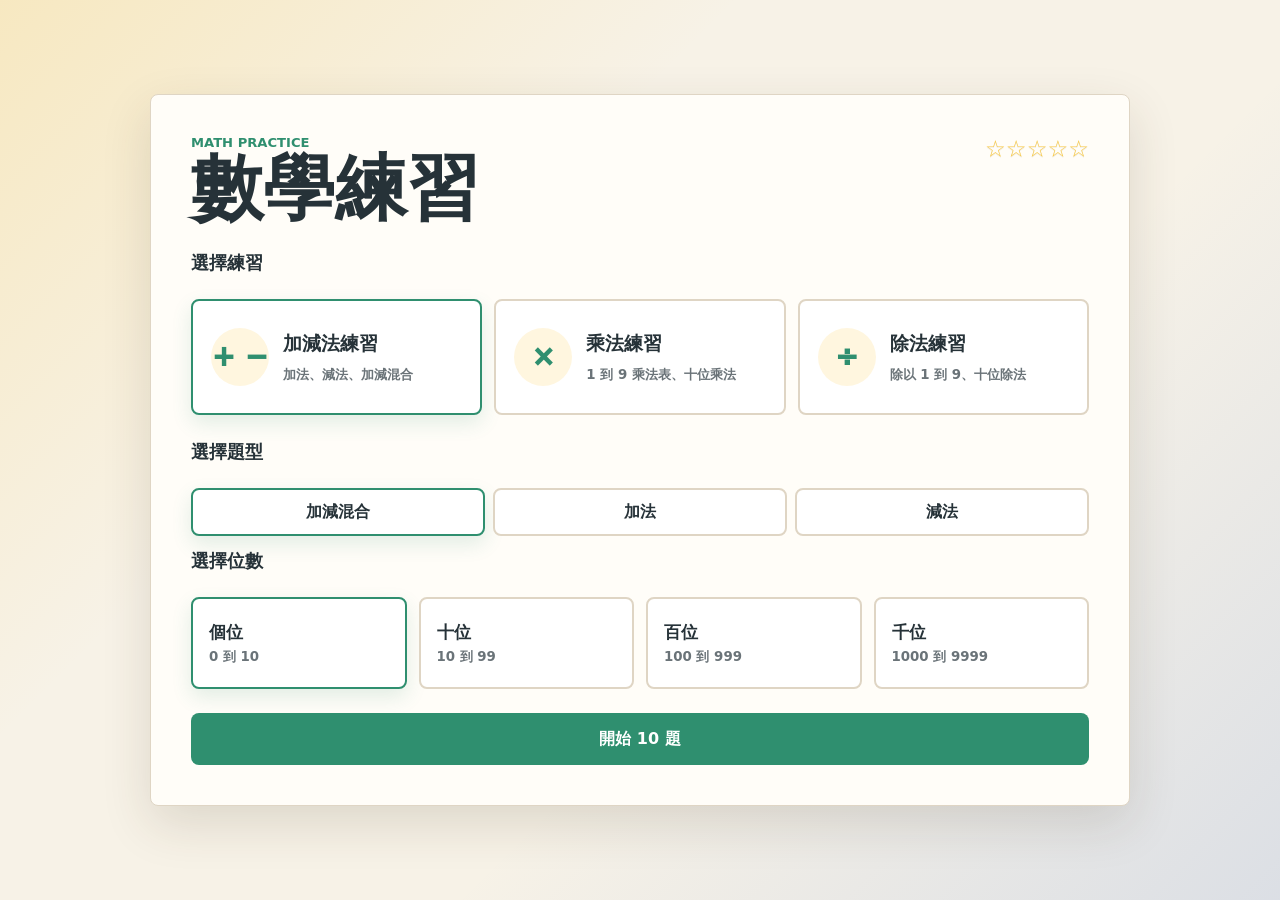
==== index.html @ 162563fa "Use horizontal layout for multiplication tables" ====
<!doctype html>
<html lang="zh-Hant">
  <head>
    <meta charset="utf-8" />
    <meta name="viewport" content="width=device-width, initial-scale=1" />
    <title>數學練習</title>
    <link rel="stylesheet" href="style.css" />
  </head>
  <body>
    <main class="app-shell">
      <section class="practice-panel" aria-labelledby="app-title">
        <div class="topbar">
          <div>
            <p class="eyebrow">Math Practice</p>
            <h1 id="app-title">數學練習</h1>
          </div>
          <div class="stars" id="stars" aria-label="答對星星">☆☆☆☆☆</div>
        </div>

        <section class="setup-view" id="setupView">
          <div class="field-group">
            <h2>選擇練習</h2>
            <div class="mode-grid" role="radiogroup" aria-label="練習模式">
              <label class="mode-card">
                <input type="radio" name="practiceMode" value="arithmetic" checked />
                <strong class="mode-symbol">+ −</strong>
                <span>加減法練習</span>
                <small>加法、減法、加減混合</small>
              </label>
              <label class="mode-card">
                <input type="radio" name="practiceMode" value="multiply" />
                <strong class="mode-symbol">×</strong>
                <span>乘法練習</span>
                <small>1 到 9 乘法表、十位乘法</small>
              </label>
              <label class="mode-card">
                <input type="radio" name="practiceMode" value="divide" />
                <strong class="mode-symbol">÷</strong>
                <span>除法練習</span>
                <small>除以 1 到 9、十位除法</small>
              </label>
            </div>
          </div>

          <div class="field-group" id="arithmeticSettings">
            <h2>選擇題型</h2>
            <div class="segmented" role="radiogroup" aria-label="加減法題型">
              <label><input type="radio" name="operation" value="mixed" checked />加減混合</label>
              <label><input type="radio" name="operation" value="add" />加法</label>
              <label><input type="radio" name="operation" value="subtract" />減法</label>
            </div>

            <h2>選擇位數</h2>
            <div class="option-grid" role="radiogroup" aria-label="位數">
              <label class="option-card">
                <input type="radio" name="digits" value="1" checked />
                <span>個位</span>
                <small>0 到 10</small>
              </label>
              <label class="option-card">
                <input type="radio" name="digits" value="2" />
                <span>十位</span>
                <small>10 到 99</small>
              </label>
              <label class="option-card">
                <input type="radio" name="digits" value="3" />
                <span>百位</span>
                <small>100 到 999</small>
              </label>
              <label class="option-card">
                <input type="radio" name="digits" value="4" />
                <span>千位</span>
                <small>1000 到 9999</small>
              </label>
            </div>
          </div>

          <div class="field-group hidden" id="multiplySettings">
            <h2>乘法測驗</h2>
            <div class="times-grid" role="radiogroup" aria-label="乘法設定">
              <label><input type="radio" name="multiplyMode" value="table-1" checked />1</label>
              <label><input type="radio" name="multiplyMode" value="table-2" />2</label>
              <label><input type="radio" name="multiplyMode" value="table-3" />3</label>
              <label><input type="radio" name="multiplyMode" value="table-4" />4</label>
              <label><input type="radio" name="multiplyMode" value="table-5" />5</label>
              <label><input type="radio" name="multiplyMode" value="table-6" />6</label>
              <label><input type="radio" name="multiplyMode" value="table-7" />7</label>
              <label><input type="radio" name="multiplyMode" value="table-8" />8</label>
              <label><input type="radio" name="multiplyMode" value="table-9" />9</label>
              <label class="wide-option"><input type="radio" name="multiplyMode" value="tens" />十位乘法</label>
              <label class="wide-option"><input type="radio" name="multiplyMode" value="hundreds" />百位乘法</label>
            </div>

            <h2>乘法表背誦</h2>
            <div class="times-grid" role="radiogroup" aria-label="乘法表背誦">
              <label><input type="radio" name="multiplyMode" value="recite-1" />1 表</label>
              <label><input type="radio" name="multiplyMode" value="recite-2" />2 表</label>
              <label><input type="radio" name="multiplyMode" value="recite-3" />3 表</label>
              <label><input type="radio" name="multiplyMode" value="recite-4" />4 表</label>
              <label><input type="radio" name="multiplyMode" value="recite-5" />5 表</label>
              <label><input type="radio" name="multiplyMode" value="recite-6" />6 表</label>
              <label><input type="radio" name="multiplyMode" value="recite-7" />7 表</label>
              <label><input type="radio" name="multiplyMode" value="recite-8" />8 表</label>
              <label><input type="radio" name="multiplyMode" value="recite-9" />9 表</label>
            </div>
          </div>

          <div class="field-group hidden" id="divideSettings">
            <h2>除法設定</h2>
            <div class="times-grid" role="radiogroup" aria-label="除法設定">
              <label><input type="radio" name="divideMode" value="divide-1" checked />除以 1</label>
              <label><input type="radio" name="divideMode" value="divide-2" />除以 2</label>
              <label><input type="radio" name="divideMode" value="divide-3" />除以 3</label>
              <label><input type="radio" name="divideMode" value="divide-4" />除以 4</label>
              <label><input type="radio" name="divideMode" value="divide-5" />除以 5</label>
              <label><input type="radio" name="divideMode" value="divide-6" />除以 6</label>
              <label><input type="radio" name="divideMode" value="divide-7" />除以 7</label>
              <label><input type="radio" name="divideMode" value="divide-8" />除以 8</label>
              <label><input type="radio" name="divideMode" value="divide-9" />除以 9</label>
              <label class="wide-option"><input type="radio" name="divideMode" value="tens" />十位除法</label>
            </div>
          </div>

          <button class="primary-button" id="startButton" type="button">開始 10 題</button>
        </section>

        <section class="quiz-view hidden" id="quizView" aria-live="polite">
          <div class="quiz-actions">
            <button class="secondary-button compact-button" id="stopButton" type="button">停止練習</button>
          </div>
          <div class="progress-row">
            <span id="questionCount">第 1 / 10 題</span>
            <span id="scoreText">答對 0 題</span>
          </div>
          <div class="progress-bar" aria-hidden="true">
            <div id="progressFill"></div>
          </div>

          <div class="question-card">
            <div class="question" id="questionText">3 + 4 = ?</div>
            <p class="feedback hidden" id="feedbackText"></p>
            <form id="answerForm" autocomplete="off">
              <input id="answerInput" name="answer" type="hidden" />
              <button class="secondary-button" id="clearWritingButton" type="button">清除手寫</button>
              <button class="primary-button" id="submitAnswerButton" type="submit">確認</button>
            </form>
          </div>
        </section>

        <section class="recite-view hidden" id="reciteView" aria-live="polite">
          <div class="recite-header">
            <button class="secondary-button compact-button" id="reciteBackButton" type="button">回主選單</button>
            <div class="recite-switcher" aria-label="切換乘法表">
              <button class="secondary-button compact-button" id="prevTableButton" type="button">上一表</button>
              <button class="secondary-button compact-button" id="nextTableButton" type="button">下一表</button>
            </div>
          </div>
          <div class="recite-card">
            <h2 id="reciteTitle">1 的乘法表</h2>
            <div class="recite-list" id="reciteList"></div>
          </div>
        </section>

        <section class="result-view hidden" id="resultView">
          <h2>練習完成</h2>
          <div class="result-score" id="resultScore">8 / 10</div>
          <p id="resultMessage">很棒，繼續保持！</p>
          <div class="result-actions">
            <button class="secondary-button" id="againButton" type="button">再練一次</button>
            <button class="primary-button" id="changeButton" type="button">重新選擇</button>
          </div>
        </section>
      </section>
    </main>

    <script src="script.js"></script>
  </body>
</html>
---- style.css ----
:root {
  color-scheme: light;
  --bg: #f7f2e7;
  --panel: #fffdf8;
  --ink: #263238;
  --muted: #6a7378;
  --line: #dfd5c4;
  --green: #2f8f6f;
  --green-dark: #227157;
  --coral: #e96f55;
  --yellow: #f7c948;
  --blue: #4c7bd9;
  --shadow: 0 18px 50px rgba(63, 49, 28, 0.14);
  font-family: "Segoe UI", system-ui, -apple-system, BlinkMacSystemFont, sans-serif;
}

* {
  box-sizing: border-box;
}

body {
  margin: 0;
  min-height: 100vh;
  background:
    linear-gradient(135deg, rgba(247, 201, 72, 0.24), transparent 34%),
    linear-gradient(315deg, rgba(76, 123, 217, 0.16), transparent 38%),
    var(--bg);
  color: var(--ink);
}

button,
input {
  font: inherit;
}

.app-shell {
  min-height: 100vh;
  display: grid;
  place-items: center;
  padding: 24px;
}

.practice-panel {
  width: min(980px, 100%);
  background: var(--panel);
  border: 1px solid var(--line);
  border-radius: 8px;
  box-shadow: var(--shadow);
  padding: clamp(20px, 4vw, 40px);
}

.topbar {
  display: flex;
  align-items: flex-start;
  justify-content: space-between;
  gap: 16px;
  margin-bottom: 28px;
}

.eyebrow {
  margin: 0 0 4px;
  color: var(--green);
  font-weight: 800;
  text-transform: uppercase;
  letter-spacing: 0;
  font-size: 0.82rem;
}

h1,
h2,
p {
  margin-top: 0;
}

h1 {
  margin-bottom: 0;
  font-size: clamp(2rem, 7vw, 4.5rem);
  line-height: 0.95;
}

h2 {
  margin-bottom: 12px;
  font-size: 1.15rem;
}

.stars {
  min-width: 128px;
  min-height: 36px;
  color: var(--yellow);
  font-size: 1.45rem;
  font-weight: 900;
  text-align: right;
  text-shadow: 0 1px 0 rgba(0, 0, 0, 0.08);
}

.setup-view,
.quiz-view,
.recite-view,
.result-view {
  display: grid;
  gap: 24px;
}

.field-group {
  display: grid;
  gap: 12px;
}

.mode-grid,
.segmented,
.times-grid {
  display: grid;
  gap: 8px;
}

.mode-grid {
  grid-template-columns: repeat(3, minmax(0, 1fr));
  gap: 12px;
}

.segmented {
  grid-template-columns: repeat(3, minmax(0, 1fr));
}

.times-grid {
  grid-template-columns: repeat(9, minmax(0, 1fr));
}

.mode-card,
.segmented label,
.times-grid label,
.option-card {
  cursor: pointer;
  border: 2px solid var(--line);
  background: #ffffff;
  border-radius: 8px;
  transition:
    border-color 140ms ease,
    transform 140ms ease,
    box-shadow 140ms ease;
}

.mode-card {
  min-height: 116px;
  display: grid;
  grid-template-columns: auto 1fr;
  align-content: center;
  align-items: center;
  column-gap: 14px;
  row-gap: 4px;
  padding: 18px;
}

.mode-symbol {
  grid-row: span 2;
  width: 58px;
  min-height: 58px;
  display: grid;
  place-items: center;
  border-radius: 999px;
  background: #fff6df;
  color: var(--green);
  font-size: 1.75rem;
  font-weight: 950;
  line-height: 1;
}

.mode-card span {
  font-size: 1.2rem;
  font-weight: 950;
}

.mode-card small {
  color: var(--muted);
  font-weight: 800;
}

.segmented label,
.times-grid label {
  min-height: 48px;
  display: grid;
  place-items: center;
  padding: 8px;
  font-weight: 800;
}

.mode-card input,
.segmented input,
.times-grid input,
.option-card input {
  position: absolute;
  opacity: 0;
  pointer-events: none;
}

.mode-card:has(input:checked),
.segmented label:has(input:checked),
.times-grid label:has(input:checked),
.option-card:has(input:checked) {
  border-color: var(--green);
  box-shadow: 0 8px 20px rgba(47, 143, 111, 0.14);
}

.mode-card:hover,
.segmented label:hover,
.times-grid label:hover,
.option-card:hover {
  transform: translateY(-1px);
}

.wide-option {
  grid-column: span 2;
  min-width: 0;
}

.option-grid {
  display: grid;
  grid-template-columns: repeat(4, minmax(0, 1fr));
  gap: 12px;
}

.option-card {
  min-height: 92px;
  display: grid;
  align-content: center;
  gap: 4px;
  padding: 16px;
}

.option-card span {
  font-size: 1.05rem;
  font-weight: 900;
}

.option-card small {
  color: var(--muted);
  font-weight: 700;
}

.primary-button,
.secondary-button {
  min-height: 52px;
  border: 0;
  border-radius: 8px;
  padding: 0 20px;
  font-weight: 900;
  cursor: pointer;
}

.primary-button {
  background: var(--green);
  color: white;
}

.primary-button:hover {
  background: var(--green-dark);
}

.secondary-button {
  background: #f0e7d7;
  color: var(--ink);
}

.secondary-button:disabled,
.primary-button:disabled {
  cursor: not-allowed;
  opacity: 0.56;
}

.compact-button {
  min-height: 42px;
  padding: 0 14px;
}

.quiz-actions {
  display: flex;
  justify-content: flex-end;
}

.recite-header {
  display: flex;
  align-items: center;
  justify-content: space-between;
  gap: 12px;
}

.recite-switcher {
  display: flex;
  gap: 8px;
}

.recite-card {
  display: grid;
  gap: 18px;
  border: 2px solid var(--line);
  border-radius: 8px;
  padding: clamp(16px, 4vw, 32px);
  background: #ffffff;
}

.recite-card h2 {
  margin-bottom: 0;
  font-size: clamp(1.8rem, 5vw, 3rem);
}

.recite-list {
  display: grid;
  gap: 8px;
}

.recite-row {
  min-height: 64px;
  display: grid;
  grid-template-columns: 1fr auto;
  align-items: center;
  gap: 16px;
  border: 2px solid var(--line);
  border-radius: 8px;
  padding: 10px 18px;
  background: #fffdf8;
  font-size: clamp(1.6rem, 5vw, 2.6rem);
  font-weight: 950;
}

.recite-row strong {
  min-width: 84px;
  color: var(--green);
  text-align: right;
}

.progress-row {
  display: flex;
  justify-content: space-between;
  gap: 16px;
  color: var(--muted);
  font-weight: 800;
}

.progress-bar {
  height: 12px;
  overflow: hidden;
  background: #ece2d1;
  border-radius: 999px;
}

#progressFill {
  width: 0%;
  height: 100%;
  background: var(--blue);
  transition: width 180ms ease;
}

.question-card {
  display: grid;
  gap: 20px;
  padding: clamp(14px, 3vw, 28px);
  background: #ffffff;
  border: 1px solid var(--line);
  border-radius: 8px;
}

.question {
  min-height: 520px;
  display: grid;
  place-items: center;
  text-align: center;
  font-size: clamp(2.2rem, 9vw, 5rem);
  font-weight: 950;
  line-height: 1;
}

.worksheet {
  position: relative;
  --cell-size: clamp(82px, 12vw, 120px);
  --operator-col: 58px;
  width: min(760px, 100%);
  display: grid;
  grid-template-columns: var(--operator-col) repeat(var(--columns), var(--cell-size));
  gap: 10px;
  justify-content: center;
  justify-self: center;
  align-items: end;
  font-variant-numeric: tabular-nums;
  margin-bottom: 54px;
}

.worksheet-row {
  display: contents;
}

.worksheet-cell {
  min-height: 76px;
  display: grid;
  place-items: center;
}

.worksheet-spacer {
  min-height: 1px;
}

.operator {
  color: var(--ink);
  font-size: clamp(2rem, 7vw, 4.5rem);
  line-height: 1;
}

.digit {
  width: 100%;
  text-align: center;
}

.carry-canvas,
.answer-canvas,
.scratch-canvas {
  width: 100%;
  border: 2px solid var(--line);
  border-radius: 8px;
  background: #ffffff;
  touch-action: none;
}

.carry-canvas {
  aspect-ratio: 1;
  min-height: 58px;
  border-style: dashed;
}

.answer-canvas {
  aspect-ratio: 1;
  min-height: 102px;
}

.scratch-canvas {
  aspect-ratio: 1.2;
  min-height: 96px;
  border-style: dashed;
}

.preview-cell {
  min-height: 34px;
  border: 0;
  background: transparent;
  color: var(--blue);
  font-size: 1.35rem;
  font-weight: 950;
  line-height: 1;
  cursor: pointer;
}

.preview-cell.empty {
  color: var(--muted);
  opacity: 0.35;
}

.preview-cell.manual {
  color: var(--green);
}

.digit-chooser {
  position: absolute;
  left: 50%;
  bottom: -58px;
  z-index: 4;
  width: min(420px, calc(100% - 20px));
  display: grid;
  grid-template-columns: repeat(10, minmax(0, 1fr));
  gap: 6px;
  padding: 8px;
  border: 2px solid var(--line);
  border-radius: 8px;
  background: #fffaf0;
  box-shadow: 0 10px 28px rgba(63, 49, 28, 0.16);
  transform: translateX(-50%);
}

.digit-chooser button {
  min-height: 38px;
  border: 0;
  border-radius: 6px;
  background: #ffffff;
  color: var(--ink);
  font-size: 1rem;
  font-weight: 950;
  cursor: pointer;
}

.digit-chooser button:hover {
  background: #f0e7d7;
}

.worksheet-line {
  grid-column: 1 / -1;
  height: 8px;
  border-top: 6px solid var(--ink);
  border-radius: 999px;
}

.horizontal-question {
  position: relative;
  width: min(760px, 100%);
  display: grid;
  gap: 22px;
  justify-items: center;
  margin-bottom: 54px;
}

.horizontal-equation {
  font-size: clamp(3rem, 10vw, 5.8rem);
  font-weight: 950;
  line-height: 1;
  text-align: center;
}

.horizontal-answer {
  width: min(420px, 100%);
  display: grid;
  grid-template-columns: repeat(var(--columns), minmax(86px, 1fr));
  gap: 10px;
}

.horizontal-answer .answer-canvas {
  min-height: 118px;
}

.horizontal-answer .preview-cell {
  min-height: 44px;
}

.long-division-question {
  position: relative;
  width: min(760px, 100%);
  display: grid;
  justify-items: center;
  margin-bottom: 54px;
}

.long-division-grid {
  display: grid;
  grid-template-columns: auto auto;
  gap: 10px 14px;
  align-items: end;
}

.long-division-spacer {
  min-width: 64px;
}

.long-division-answer {
  display: grid;
  grid-template-columns: repeat(var(--columns), minmax(96px, 1fr));
  gap: 10px;
}

.long-division-placeholder {
  min-height: 1px;
}

.long-division-answer .answer-canvas {
  min-height: 120px;
}

.long-division-answer .preview-cell {
  min-height: 44px;
}

.long-division-scratch {
  width: 100%;
  display: grid;
  grid-template-columns: repeat(var(--columns), minmax(0, 1fr));
  gap: 10px;
  margin-top: 8px;
}

.long-divisor {
  min-width: 64px;
  display: grid;
  place-items: center;
  font-size: clamp(3rem, 9vw, 5.2rem);
  font-weight: 950;
  line-height: 1;
}

.long-dividend {
  width: 100%;
  min-width: 0;
  display: grid;
  grid-template-columns: repeat(var(--columns), minmax(96px, 1fr));
  gap: 10px;
  border-top: 6px solid var(--ink);
  border-left: 6px solid var(--ink);
  border-top-left-radius: 8px;
  padding: 16px 0 12px;
  text-align: center;
  font-size: clamp(3rem, 9vw, 5.2rem);
  font-weight: 950;
  line-height: 1;
}

.long-dividend-digit {
  display: grid;
  place-items: center;
}

#answerForm {
  display: grid;
  grid-template-columns: 1fr 1fr;
  gap: 10px;
  align-items: center;
}

.feedback {
  min-height: 0;
  margin: 0;
  font-weight: 900;
  color: var(--muted);
}

.feedback-card {
  display: grid;
  place-items: center;
  min-height: 96px;
  border: 2px solid currentColor;
  border-radius: 8px;
  padding: 18px;
  text-align: center;
  font-size: clamp(1.7rem, 5vw, 2.7rem);
  line-height: 1.2;
}

.feedback.correct {
  color: var(--green);
  background: rgba(47, 143, 111, 0.08);
}

.feedback.wrong {
  color: var(--coral);
  background: rgba(233, 111, 85, 0.08);
}

.result-view {
  text-align: center;
  place-items: center;
}

.result-score {
  color: var(--green);
  font-size: clamp(3rem, 12vw, 6rem);
  font-weight: 950;
  line-height: 1;
}

.result-view p {
  color: var(--muted);
  font-size: 1.15rem;
  font-weight: 800;
}

.result-actions {
  display: flex;
  gap: 12px;
  flex-wrap: wrap;
  justify-content: center;
}

@media (max-width: 720px) {
  .app-shell {
    padding: 8px;
  }

  .practice-panel {
    padding: 12px;
  }

  .topbar {
    align-items: stretch;
    flex-direction: column;
  }

  .stars {
    text-align: left;
  }

  .quiz-actions {
    justify-content: stretch;
  }

  .quiz-actions .secondary-button {
    width: 100%;
  }

  .segmented,
  .mode-grid,
  .times-grid,
  .option-grid {
    grid-template-columns: repeat(2, minmax(0, 1fr));
  }

  .question-card {
    padding: 6px;
  }

  .question {
    min-height: 560px;
    font-size: clamp(3.4rem, 16vw, 5.2rem);
  }

  .worksheet {
    --operator-col: 34px;
    --cell-size: 88px;
    width: 100%;
    gap: 6px;
  }

  .worksheet.columns-1 {
    --cell-size: min(190px, 48vw);
  }

  .worksheet.columns-2 {
    --cell-size: min(150px, 38vw);
  }

  .worksheet.columns-3 {
    --cell-size: min(118px, 29vw);
  }

  .worksheet.columns-4 {
    --cell-size: min(91px, 22vw);
  }

  .worksheet.columns-5 {
    --cell-size: min(72px, 17vw);
  }

  .worksheet-cell {
    min-height: 74px;
  }

  .carry-canvas {
    min-height: 76px;
  }

  .answer-canvas {
    min-height: 112px;
  }

  .scratch-canvas {
    min-height: 86px;
  }

  .preview-cell {
    min-height: 42px;
    font-size: 1.55rem;
  }

  .digit-chooser {
    grid-template-columns: repeat(5, minmax(0, 1fr));
  }

  .horizontal-answer,
  .long-division-answer,
  .long-dividend {
    grid-template-columns: repeat(var(--columns), minmax(92px, 1fr));
  }

  .long-division-grid {
    gap: 8px 10px;
  }

  .long-division-spacer,
  .long-divisor {
    min-width: 48px;
  }

  .long-dividend {
    min-width: 0;
    padding: 14px 0 10px;
  }

  .long-division-scratch {
    width: min(520px, 100%);
    gap: 8px;
  }
}

@media (min-width: 721px) and (max-width: 900px) {
  .app-shell {
    padding: 12px;
  }

  .practice-panel {
    padding: 18px;
  }

  .question-card {
    padding: 10px;
  }

  .question {
    min-height: 640px;
    font-size: clamp(4rem, 10vw, 5.6rem);
  }

  .worksheet {
    --operator-col: 44px;
    --cell-size: 100px;
    width: 100%;
    gap: 8px;
  }

  .worksheet.columns-1 {
    --cell-size: min(220px, 40vw);
  }

  .worksheet.columns-2 {
    --cell-size: min(180px, 28vw);
  }

  .worksheet.columns-3 {
    --cell-size: min(150px, 21vw);
  }

  .worksheet.columns-4 {
    --cell-size: min(118px, 16vw);
  }

  .worksheet.columns-5 {
    --cell-size: min(94px, 12vw);
  }

  .worksheet-cell {
    min-height: 92px;
  }

  .carry-canvas {
    min-height: 88px;
  }

  .answer-canvas {
    min-height: 132px;
  }

  .scratch-canvas {
    min-height: 104px;
  }

  .preview-cell {
    min-height: 46px;
    font-size: 1.7rem;
  }

  .horizontal-answer,
  .long-division-answer,
  .long-dividend {
    grid-template-columns: repeat(var(--columns), minmax(116px, 1fr));
  }

  .long-dividend {
    min-width: 0;
  }

  .long-division-scratch {
    width: min(560px, 100%);
  }
}

@media (max-width: 420px) {
  .app-shell {
    padding: 6px;
  }

  .practice-panel {
    padding: 6px;
  }

  .question-card {
    gap: 14px;
    margin-left: -4px;
    margin-right: -4px;
    padding: 4px 2px;
  }

  .segmented,
  .mode-grid,
  .times-grid,
  .option-grid {
    grid-template-columns: 1fr;
  }

  .recite-header,
  .recite-switcher {
    display: grid;
    grid-template-columns: 1fr;
  }

  .recite-row {
    min-height: 58px;
    padding: 8px 12px;
  }

  .recite-row strong {
    min-width: 54px;
  }

  .mode-card {
    grid-template-columns: auto 1fr;
  }

  .mode-symbol {
    width: 52px;
    min-height: 52px;
    font-size: 1.55rem;
  }

  .worksheet {
    --operator-col: 26px;
    --cell-size: 74px;
    width: 100%;
    gap: 4px;
  }

  .worksheet.columns-1 {
    --cell-size: min(200px, 52vw);
  }

  .worksheet.columns-2 {
    --cell-size: min(154px, 39vw);
  }

  .worksheet.columns-3 {
    --cell-size: min(122px, 30vw);
  }

  .worksheet.columns-4 {
    --cell-size: min(91px, 22vw);
  }

  .worksheet.columns-5 {
    --cell-size: min(72px, 17vw);
  }

  .question {
    min-height: 540px;
    font-size: clamp(3.5rem, 17vw, 5rem);
  }

  .worksheet-cell {
    min-height: 68px;
  }

  .carry-canvas {
    min-height: 72px;
  }

  .answer-canvas {
    min-height: 112px;
  }

  .scratch-canvas {
    min-height: 74px;
  }

  .preview-cell {
    min-height: 40px;
    font-size: 1.5rem;
  }

  .digit-chooser {
    grid-template-columns: repeat(5, minmax(0, 1fr));
  }

  .horizontal-equation {
    font-size: clamp(2.7rem, 13vw, 4rem);
  }

  .horizontal-answer,
  .long-division-answer,
  .long-dividend {
    grid-template-columns: repeat(var(--columns), minmax(78px, 1fr));
    gap: 6px;
  }

  .long-division-grid {
    gap: 6px 7px;
  }

  .long-division-spacer,
  .long-divisor {
    min-width: 36px;
  }

  .long-dividend {
    min-width: 0;
    padding: 12px 0 8px;
    border-top-width: 5px;
    border-left-width: 5px;
  }

  .long-division-scratch {
    gap: 6px;
  }
}

.hidden {
  display: none !important;
}
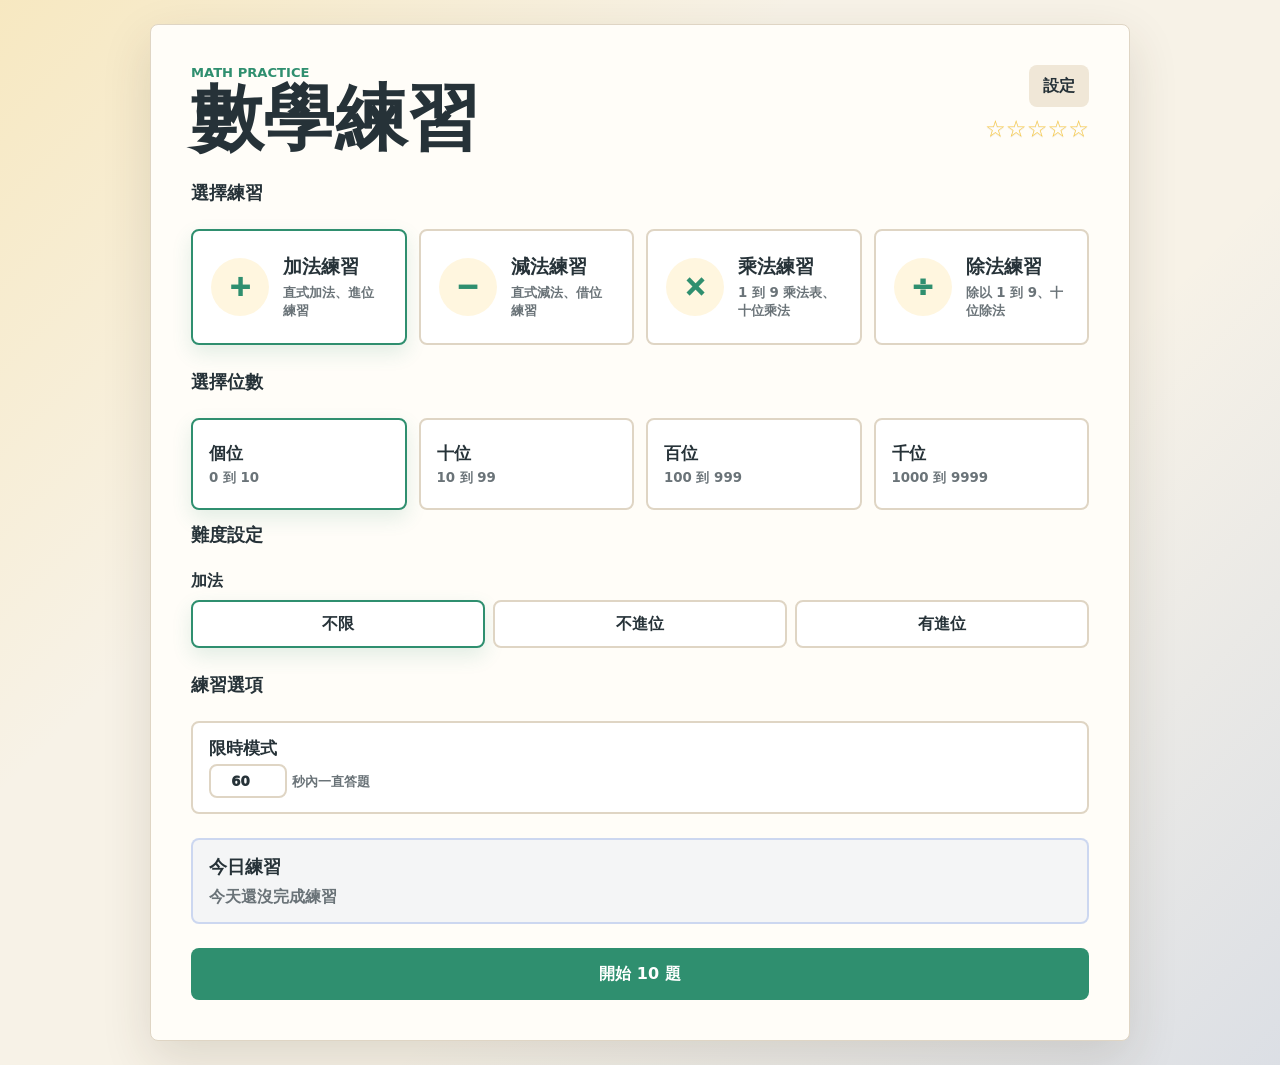
==== commit ab93e541: "Remove remainder division option" ====
--- a/index.html
+++ b/index.html
@@ -14,7 +14,10 @@
             <p class="eyebrow">Math Practice</p>
             <h1 id="app-title">數學練習</h1>
           </div>
-          <div class="stars" id="stars" aria-label="答對星星">☆☆☆☆☆</div>
+          <div class="top-actions">
+            <button class="secondary-button compact-button" id="settingsButton" type="button">設定</button>
+            <div class="stars" id="stars" aria-label="答對星星">☆☆☆☆☆</div>
+          </div>
         </div>
 
         <section class="setup-view" id="setupView">
@@ -22,10 +25,16 @@
             <h2>選擇練習</h2>
             <div class="mode-grid" role="radiogroup" aria-label="練習模式">
               <label class="mode-card">
-                <input type="radio" name="practiceMode" value="arithmetic" checked />
-                <strong class="mode-symbol">+ −</strong>
-                <span>加減法練習</span>
-                <small>加法、減法、加減混合</small>
+                <input type="radio" name="practiceMode" value="add" checked />
+                <strong class="mode-symbol">+</strong>
+                <span>加法練習</span>
+                <small>直式加法、進位練習</small>
+              </label>
+              <label class="mode-card">
+                <input type="radio" name="practiceMode" value="subtract" />
+                <strong class="mode-symbol">−</strong>
+                <span>減法練習</span>
+                <small>直式減法、借位練習</small>
               </label>
               <label class="mode-card">
                 <input type="radio" name="practiceMode" value="multiply" />
@@ -43,13 +52,6 @@
           </div>
 
           <div class="field-group" id="arithmeticSettings">
-            <h2>選擇題型</h2>
-            <div class="segmented" role="radiogroup" aria-label="加減法題型">
-              <label><input type="radio" name="operation" value="mixed" checked />加減混合</label>
-              <label><input type="radio" name="operation" value="add" />加法</label>
-              <label><input type="radio" name="operation" value="subtract" />減法</label>
-            </div>
-
             <h2>選擇位數</h2>
             <div class="option-grid" role="radiogroup" aria-label="位數">
               <label class="option-card">
@@ -72,6 +74,26 @@
                 <span>千位</span>
                 <small>1000 到 9999</small>
               </label>
+            </div>
+
+            <h2>難度設定</h2>
+            <div class="difficulty-grid">
+              <div id="addDifficultySettings">
+                <h3>加法</h3>
+                <div class="segmented two-options" role="radiogroup" aria-label="加法難度">
+                  <label><input type="radio" name="addDifficulty" value="any" checked />不限</label>
+                  <label><input type="radio" name="addDifficulty" value="noCarry" />不進位</label>
+                  <label><input type="radio" name="addDifficulty" value="carry" />有進位</label>
+                </div>
+              </div>
+              <div id="subtractDifficultySettings">
+                <h3>減法</h3>
+                <div class="segmented two-options" role="radiogroup" aria-label="減法難度">
+                  <label><input type="radio" name="subtractDifficulty" value="any" checked />不限</label>
+                  <label><input type="radio" name="subtractDifficulty" value="noBorrow" />不借位</label>
+                  <label><input type="radio" name="subtractDifficulty" value="borrow" />有借位</label>
+                </div>
+              </div>
             </div>
           </div>
 
@@ -121,7 +143,35 @@
             </div>
           </div>
 
+          <div class="field-group">
+            <h2>練習選項</h2>
+            <div class="settings-grid">
+              <label class="toggle-card">
+                <input type="checkbox" id="timedModeToggle" />
+                <span>限時模式</span>
+                <small><input class="time-input" id="timeLimitInput" type="number" min="10" max="600" step="10" value="60" /> 秒內一直答題</small>
+              </label>
+            </div>
+          </div>
+
+          <div class="daily-card" id="dailyCard">
+            <h2>今日練習</h2>
+            <div id="dailySummary">今天還沒完成練習</div>
+          </div>
+
           <button class="primary-button" id="startButton" type="button">開始 10 題</button>
+        </section>
+
+        <section class="settings-view hidden" id="settingsView">
+          <div class="settings-header">
+            <h2>設定</h2>
+            <button class="secondary-button compact-button" id="settingsBackButton" type="button">回主選單</button>
+          </div>
+          <label class="toggle-card">
+            <input type="checkbox" id="soundToggle" checked />
+            <span>鼓勵音效</span>
+            <small>答對答錯都有提示音，可以隨時關閉</small>
+          </label>
         </section>
 
         <section class="quiz-view hidden" id="quizView" aria-live="polite">
@@ -131,6 +181,7 @@
           <div class="progress-row">
             <span id="questionCount">第 1 / 10 題</span>
             <span id="scoreText">答對 0 題</span>
+            <span class="timer-text hidden" id="timerText">剩 60 秒</span>
           </div>
           <div class="progress-bar" aria-hidden="true">
             <div id="progressFill"></div>
@@ -151,6 +202,7 @@
           <div class="recite-header">
             <button class="secondary-button compact-button" id="reciteBackButton" type="button">回主選單</button>
             <div class="recite-switcher" aria-label="切換乘法表">
+              <button class="secondary-button compact-button" id="toggleAnswersButton" type="button">遮住答案</button>
               <button class="secondary-button compact-button" id="prevTableButton" type="button">上一表</button>
               <button class="secondary-button compact-button" id="nextTableButton" type="button">下一表</button>
             </div>
@@ -165,7 +217,12 @@
           <h2>練習完成</h2>
           <div class="result-score" id="resultScore">8 / 10</div>
           <p id="resultMessage">很棒，繼續保持！</p>
+          <div class="review-panel hidden" id="reviewPanel">
+            <h2>答題紀錄</h2>
+            <div class="review-list" id="reviewList"></div>
+          </div>
           <div class="result-actions">
+            <button class="secondary-button hidden" id="wrongOnlyButton" type="button">只練錯題</button>
             <button class="secondary-button" id="againButton" type="button">再練一次</button>
             <button class="primary-button" id="changeButton" type="button">重新選擇</button>
           </div>
--- a/style.css
+++ b/style.css
@@ -57,6 +57,12 @@
   margin-bottom: 28px;
 }
 
+.top-actions {
+  display: grid;
+  justify-items: end;
+  gap: 8px;
+}
+
 .eyebrow {
   margin: 0 0 4px;
   color: var(--green);
@@ -81,6 +87,11 @@
 h2 {
   margin-bottom: 12px;
   font-size: 1.15rem;
+}
+
+h3 {
+  margin: 0 0 8px;
+  font-size: 1rem;
 }
 
 .stars {
@@ -94,6 +105,7 @@
 }
 
 .setup-view,
+.settings-view,
 .quiz-view,
 .recite-view,
 .result-view {
@@ -114,11 +126,15 @@
 }
 
 .mode-grid {
+  grid-template-columns: repeat(4, minmax(0, 1fr));
+  gap: 12px;
+}
+
+.segmented {
   grid-template-columns: repeat(3, minmax(0, 1fr));
-  gap: 12px;
-}
-
-.segmented {
+}
+
+.two-options {
   grid-template-columns: repeat(3, minmax(0, 1fr));
 }
 
@@ -237,6 +253,87 @@
   font-weight: 700;
 }
 
+.difficulty-grid,
+.settings-grid {
+  display: grid;
+  grid-template-columns: 1fr;
+  gap: 12px;
+}
+
+.toggle-card {
+  min-height: 86px;
+  display: grid;
+  align-content: center;
+  gap: 4px;
+  cursor: pointer;
+  border: 2px solid var(--line);
+  border-radius: 8px;
+  padding: 14px 16px;
+  background: #ffffff;
+}
+
+.toggle-card > input {
+  position: absolute;
+  opacity: 0;
+  pointer-events: none;
+}
+
+.toggle-card:has(input:checked) {
+  border-color: var(--green);
+  box-shadow: 0 8px 20px rgba(47, 143, 111, 0.14);
+}
+
+.toggle-card span {
+  font-size: 1.05rem;
+  font-weight: 950;
+}
+
+.toggle-card small {
+  color: var(--muted);
+  font-weight: 800;
+}
+
+.time-input {
+  width: 78px;
+  min-height: 34px;
+  border: 2px solid var(--line);
+  border-radius: 8px;
+  padding: 0 8px;
+  background: #ffffff;
+  color: var(--ink);
+  font-weight: 950;
+  text-align: center;
+}
+
+.settings-header {
+  display: flex;
+  align-items: center;
+  justify-content: space-between;
+  gap: 12px;
+}
+
+.settings-header h2 {
+  margin-bottom: 0;
+}
+
+.daily-card {
+  display: grid;
+  gap: 8px;
+  border: 2px solid rgba(76, 123, 217, 0.24);
+  border-radius: 8px;
+  padding: 14px 16px;
+  background: rgba(76, 123, 217, 0.06);
+}
+
+.daily-card h2 {
+  margin-bottom: 0;
+}
+
+#dailySummary {
+  color: var(--muted);
+  font-weight: 850;
+}
+
 .primary-button,
 .secondary-button {
   min-height: 52px;
@@ -328,12 +425,20 @@
   text-align: right;
 }
 
+.recite-row .hidden-answer {
+  color: var(--coral);
+}
+
 .progress-row {
   display: flex;
   justify-content: space-between;
   gap: 16px;
   color: var(--muted);
   font-weight: 800;
+}
+
+.timer-text {
+  color: var(--coral);
 }
 
 .progress-bar {
@@ -434,6 +539,12 @@
   aspect-ratio: 1.2;
   min-height: 96px;
   border-style: dashed;
+}
+
+.long-division-scratch .scratch-canvas {
+  background:
+    linear-gradient(90deg, transparent 49%, rgba(76, 123, 217, 0.18) 49%, rgba(76, 123, 217, 0.18) 51%, transparent 51%),
+    #ffffff;
 }
 
 .preview-cell {
@@ -445,6 +556,16 @@
   font-weight: 950;
   line-height: 1;
   cursor: pointer;
+  display: grid;
+  gap: 2px;
+  place-items: center;
+}
+
+.preview-cell::after {
+  content: "點我改";
+  color: var(--muted);
+  font-size: 0.72rem;
+  font-weight: 800;
 }
 
 .preview-cell.empty {
@@ -452,7 +573,16 @@
   opacity: 0.35;
 }
 
+.preview-cell.empty::after {
+  content: "辨識";
+}
+
 .preview-cell.manual {
+  color: var(--green);
+}
+
+.preview-cell.manual::after {
+  content: "已修改";
   color: var(--green);
 }
 
@@ -599,6 +729,11 @@
 .long-dividend-digit {
   display: grid;
   place-items: center;
+  border-left: 1px dashed rgba(76, 123, 217, 0.18);
+}
+
+.long-dividend-digit:first-child {
+  border-left: 0;
 }
 
 #answerForm {
@@ -655,6 +790,60 @@
   font-weight: 800;
 }
 
+.review-panel {
+  width: min(720px, 100%);
+  display: grid;
+  gap: 12px;
+  text-align: left;
+}
+
+.review-panel h2 {
+  margin-bottom: 0;
+}
+
+.review-list {
+  display: grid;
+  gap: 8px;
+}
+
+.review-row {
+  display: grid;
+  grid-template-columns: auto 1fr;
+  gap: 4px 12px;
+  align-items: center;
+  border: 2px solid var(--line);
+  border-radius: 8px;
+  padding: 12px;
+  background: #ffffff;
+}
+
+.review-row span {
+  color: var(--muted);
+  font-weight: 900;
+}
+
+.review-row strong {
+  font-size: 1.15rem;
+}
+
+.review-row small {
+  grid-column: 2;
+  color: var(--muted);
+  font-weight: 800;
+}
+
+.review-row.correct {
+  border-color: rgba(47, 143, 111, 0.35);
+}
+
+.review-row.wrong {
+  border-color: rgba(233, 111, 85, 0.45);
+}
+
+.review-row.wrong small {
+  color: var(--coral);
+}
+
 .result-actions {
   display: flex;
   gap: 12px;
@@ -676,6 +865,10 @@
     flex-direction: column;
   }
 
+  .top-actions {
+    justify-items: stretch;
+  }
+
   .stars {
     text-align: left;
   }
@@ -691,7 +884,9 @@
   .segmented,
   .mode-grid,
   .times-grid,
-  .option-grid {
+  .option-grid,
+  .difficulty-grid,
+  .settings-grid {
     grid-template-columns: repeat(2, minmax(0, 1fr));
   }
 
@@ -882,12 +1077,15 @@
   .segmented,
   .mode-grid,
   .times-grid,
-  .option-grid {
+  .option-grid,
+  .difficulty-grid,
+  .settings-grid {
     grid-template-columns: 1fr;
   }
 
   .recite-header,
-  .recite-switcher {
+  .recite-switcher,
+  .settings-header {
     display: grid;
     grid-template-columns: 1fr;
   }
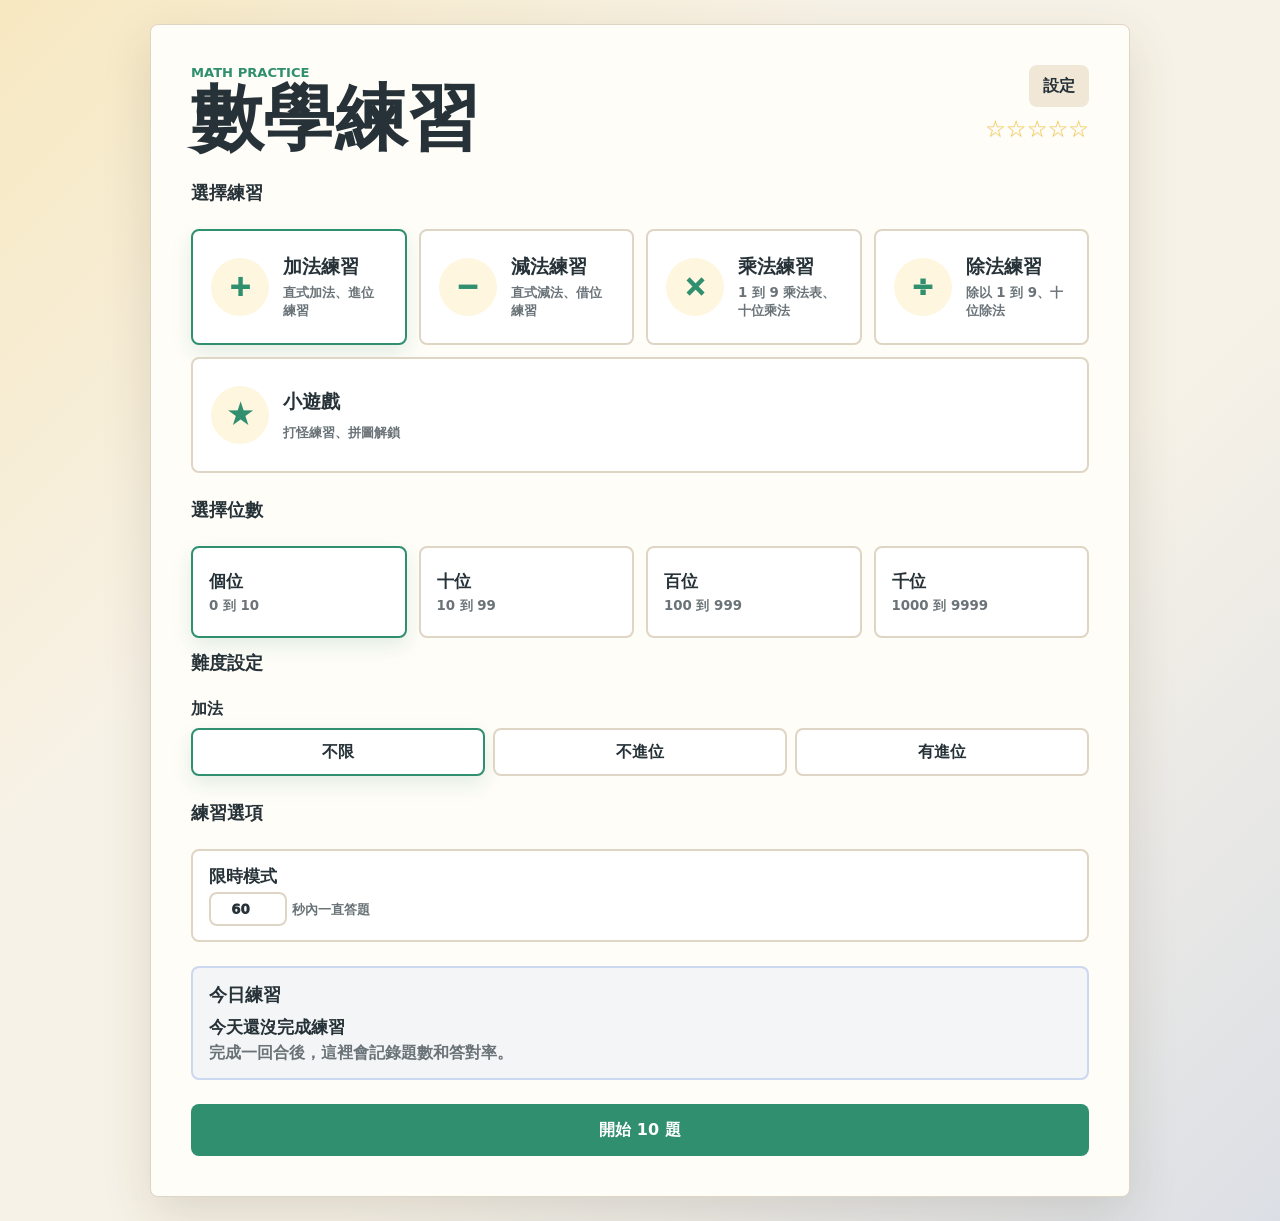
==== commit b7b4443f: "Update mini games and puzzle unlock" ====
--- a/index.html
+++ b/index.html
@@ -48,6 +48,35 @@
                 <span>除法練習</span>
                 <small>除以 1 到 9、十位除法</small>
               </label>
+              <label class="mode-card game-mode-card">
+                <input type="radio" name="practiceMode" value="miniGames" />
+                <strong class="mode-symbol">★</strong>
+                <span>小遊戲</span>
+                <small>打怪練習、拼圖解鎖</small>
+              </label>
+            </div>
+          </div>
+
+          <div class="field-group hidden" id="miniGameSettings">
+            <h2>選擇小遊戲</h2>
+            <div class="mini-game-grid" role="radiogroup" aria-label="小遊戲">
+              <label class="option-card">
+                <input type="radio" name="miniGameMode" value="monster" checked />
+                <span>打怪練習</span>
+                <small>先選題型，答對攻擊</small>
+              </label>
+              <label class="option-card">
+                <input type="radio" name="miniGameMode" value="puzzle" />
+                <span>拼圖解鎖</span>
+                <small>答對一題，解鎖一片圖片</small>
+              </label>
+            </div>
+            <h2>選擇題目</h2>
+            <div class="segmented mini-operation-options" role="radiogroup" aria-label="小遊戲題目">
+              <label><input type="radio" name="miniGameOperation" value="add" checked />加法</label>
+              <label><input type="radio" name="miniGameOperation" value="subtract" />減法</label>
+              <label><input type="radio" name="miniGameOperation" value="multiply" />乘法</label>
+              <label><input type="radio" name="miniGameOperation" value="mixed" />混合</label>
             </div>
           </div>
 
@@ -143,7 +172,7 @@
             </div>
           </div>
 
-          <div class="field-group">
+          <div class="field-group" id="practiceOptions">
             <h2>練習選項</h2>
             <div class="settings-grid">
               <label class="toggle-card">
@@ -198,6 +227,46 @@
           </div>
         </section>
 
+        <section class="monster-view hidden" id="monsterView" aria-live="polite">
+          <div class="quiz-actions">
+            <button class="secondary-button compact-button" id="monsterStopButton" type="button">停止遊戲</button>
+          </div>
+          <div class="monster-hud">
+            <span id="monsterQuestionCount">第 1 / 10 題</span>
+            <span id="monsterScoreText">打中 0 次</span>
+          </div>
+          <div class="monster-card">
+            <div class="monster-scene">
+              <div class="monster" id="monsterEnemy" aria-label="怪物">
+                <span class="monster-face">×</span>
+              </div>
+              <div class="monster-health" aria-hidden="true">
+                <div id="monsterHealthFill"></div>
+              </div>
+            </div>
+            <div class="monster-question" id="monsterQuestion">3 × 4 = ?</div>
+            <div class="choice-grid" id="monsterChoices"></div>
+            <p class="feedback hidden" id="monsterFeedback"></p>
+          </div>
+        </section>
+
+        <section class="puzzle-view hidden" id="puzzleView" aria-live="polite">
+          <div class="quiz-actions">
+            <button class="secondary-button compact-button" id="puzzleStopButton" type="button">停止遊戲</button>
+          </div>
+          <div class="puzzle-hud">
+            <span id="puzzleQuestionCount">第 1 / 9 題</span>
+            <span id="puzzleScoreText">解鎖 0 / 9 片</span>
+          </div>
+          <div class="puzzle-card">
+            <div class="puzzle-board" id="puzzleBoard"></div>
+            <div class="puzzle-question" id="puzzleQuestion">3 + 4 = ?</div>
+            <div class="choice-grid" id="puzzleChoices"></div>
+            <p class="feedback hidden" id="puzzleFeedback"></p>
+            <button class="primary-button hidden" id="puzzleResultButton" type="button">看成績</button>
+          </div>
+        </section>
+
         <section class="recite-view hidden" id="reciteView" aria-live="polite">
           <div class="recite-header">
             <button class="secondary-button compact-button" id="reciteBackButton" type="button">回主選單</button>
--- a/style.css
+++ b/style.css
@@ -107,6 +107,7 @@
 .setup-view,
 .settings-view,
 .quiz-view,
+.puzzle-view,
 .recite-view,
 .result-view {
   display: grid;
@@ -119,6 +120,7 @@
 }
 
 .mode-grid,
+.mini-game-grid,
 .segmented,
 .times-grid {
   display: grid;
@@ -130,12 +132,21 @@
   gap: 12px;
 }
 
+.mini-game-grid {
+  grid-template-columns: repeat(2, minmax(0, 1fr));
+  gap: 12px;
+}
+
 .segmented {
   grid-template-columns: repeat(3, minmax(0, 1fr));
 }
 
 .two-options {
   grid-template-columns: repeat(3, minmax(0, 1fr));
+}
+
+.mini-operation-options {
+  grid-template-columns: repeat(4, minmax(0, 1fr));
 }
 
 .times-grid {
@@ -167,6 +178,10 @@
   padding: 18px;
 }
 
+.game-mode-card {
+  grid-column: 1 / -1;
+}
+
 .mode-symbol {
   grid-row: span 2;
   width: 58px;
@@ -334,6 +349,48 @@
   font-weight: 850;
 }
 
+.daily-empty {
+  display: grid;
+  gap: 4px;
+}
+
+.daily-empty strong {
+  color: var(--ink);
+  font-size: 1.08rem;
+}
+
+.daily-empty span {
+  color: var(--muted);
+}
+
+.daily-stats {
+  display: grid;
+  grid-template-columns: repeat(3, minmax(0, 1fr));
+  gap: 8px;
+}
+
+.daily-stats div {
+  min-height: 78px;
+  display: grid;
+  place-items: center;
+  gap: 2px;
+  border-radius: 8px;
+  background: #ffffff;
+  border: 1px solid rgba(76, 123, 217, 0.18);
+}
+
+.daily-stats strong {
+  color: var(--blue);
+  font-size: clamp(1.8rem, 6vw, 2.4rem);
+  line-height: 1;
+}
+
+.daily-stats span {
+  color: var(--muted);
+  font-size: 0.82rem;
+  font-weight: 900;
+}
+
 .primary-button,
 .secondary-button {
   min-height: 52px;
@@ -472,6 +529,170 @@
   font-size: clamp(2.2rem, 9vw, 5rem);
   font-weight: 950;
   line-height: 1;
+}
+
+.monster-view {
+  display: grid;
+  gap: 18px;
+}
+
+.puzzle-view {
+  display: grid;
+  gap: 18px;
+}
+
+.monster-hud {
+  display: flex;
+  justify-content: space-between;
+  gap: 16px;
+  color: var(--muted);
+  font-weight: 900;
+}
+
+.puzzle-hud {
+  display: flex;
+  justify-content: space-between;
+  gap: 16px;
+  color: var(--muted);
+  font-weight: 900;
+}
+
+.monster-card {
+  display: grid;
+  gap: 20px;
+  border: 2px solid var(--line);
+  border-radius: 8px;
+  padding: clamp(16px, 4vw, 30px);
+  background: #ffffff;
+}
+
+.puzzle-card {
+  display: grid;
+  gap: 18px;
+  border: 2px solid var(--line);
+  border-radius: 8px;
+  padding: clamp(16px, 4vw, 30px);
+  background: #ffffff;
+}
+
+.puzzle-board {
+  width: min(420px, 100%);
+  justify-self: center;
+  display: grid;
+  grid-template-columns: repeat(3, minmax(0, 1fr));
+  gap: 4px;
+  padding: 6px;
+  border-radius: 8px;
+  background: #f0e7d7;
+}
+
+.puzzle-piece {
+  aspect-ratio: 1;
+  display: grid;
+  place-items: center;
+  border: 2px dashed rgba(38, 50, 56, 0.22);
+  border-radius: 8px;
+  background: #fffdf8;
+  color: var(--muted);
+  font-size: clamp(2rem, 10vw, 3.2rem);
+  font-weight: 950;
+  transition:
+    transform 160ms ease,
+    border-color 160ms ease,
+    background 160ms ease;
+}
+
+.puzzle-piece.unlocked {
+  border-style: solid;
+  border-color: rgba(38, 50, 56, 0.28);
+  background-image: var(--puzzle-image);
+  background-size: 300% 300%;
+  background-position: var(--piece-position);
+  background-repeat: no-repeat;
+  transform: scale(1.02);
+}
+
+.puzzle-question {
+  text-align: center;
+  font-size: clamp(2.4rem, 8vw, 4.8rem);
+  font-weight: 950;
+  line-height: 1;
+}
+
+.monster-scene {
+  display: grid;
+  justify-items: center;
+  gap: 12px;
+}
+
+.monster {
+  width: min(180px, 42vw);
+  aspect-ratio: 1;
+  display: grid;
+  place-items: center;
+  border: 6px solid var(--ink);
+  border-radius: 24px 24px 42px 42px;
+  background: #fff6df;
+  color: var(--ink);
+  font-size: clamp(3rem, 12vw, 5.4rem);
+  font-weight: 950;
+  transition:
+    transform 160ms ease,
+    background 160ms ease;
+}
+
+.monster.hit {
+  background: rgba(47, 143, 111, 0.16);
+  transform: translateY(-8px) rotate(-4deg);
+}
+
+.monster.miss {
+  background: rgba(233, 111, 85, 0.16);
+  transform: translateX(6px) rotate(3deg);
+}
+
+.monster-health {
+  width: min(420px, 100%);
+  height: 16px;
+  overflow: hidden;
+  border-radius: 999px;
+  background: #f0e7d7;
+}
+
+#monsterHealthFill {
+  width: 100%;
+  height: 100%;
+  background: var(--coral);
+  transition: width 180ms ease;
+}
+
+.monster-question {
+  text-align: center;
+  font-size: clamp(2.7rem, 9vw, 5.4rem);
+  font-weight: 950;
+  line-height: 1;
+}
+
+.choice-grid {
+  display: grid;
+  grid-template-columns: repeat(2, minmax(0, 1fr));
+  gap: 12px;
+}
+
+.choice-grid button {
+  min-height: 76px;
+  border: 2px solid var(--line);
+  border-radius: 8px;
+  background: #fffdf8;
+  color: var(--ink);
+  font-size: clamp(1.8rem, 6vw, 3rem);
+  font-weight: 950;
+  cursor: pointer;
+}
+
+.choice-grid button:hover {
+  border-color: var(--green);
+  box-shadow: 0 8px 20px rgba(47, 143, 111, 0.14);
 }
 
 .worksheet {
@@ -883,6 +1104,7 @@
 
   .segmented,
   .mode-grid,
+  .mini-game-grid,
   .times-grid,
   .option-grid,
   .difficulty-grid,
@@ -890,6 +1112,14 @@
     grid-template-columns: repeat(2, minmax(0, 1fr));
   }
 
+  .game-mode-card {
+    grid-column: auto;
+  }
+
+  .choice-grid {
+    grid-template-columns: 1fr;
+  }
+
   .question-card {
     padding: 6px;
   }
@@ -1076,6 +1306,7 @@
 
   .segmented,
   .mode-grid,
+  .mini-game-grid,
   .times-grid,
   .option-grid,
   .difficulty-grid,
@@ -1083,6 +1314,19 @@
     grid-template-columns: 1fr;
   }
 
+  .monster-hud,
+  .puzzle-hud {
+    display: grid;
+  }
+
+  .daily-stats {
+    grid-template-columns: 1fr;
+  }
+
+  .choice-grid button {
+    min-height: 64px;
+  }
+
   .recite-header,
   .recite-switcher,
   .settings-header {
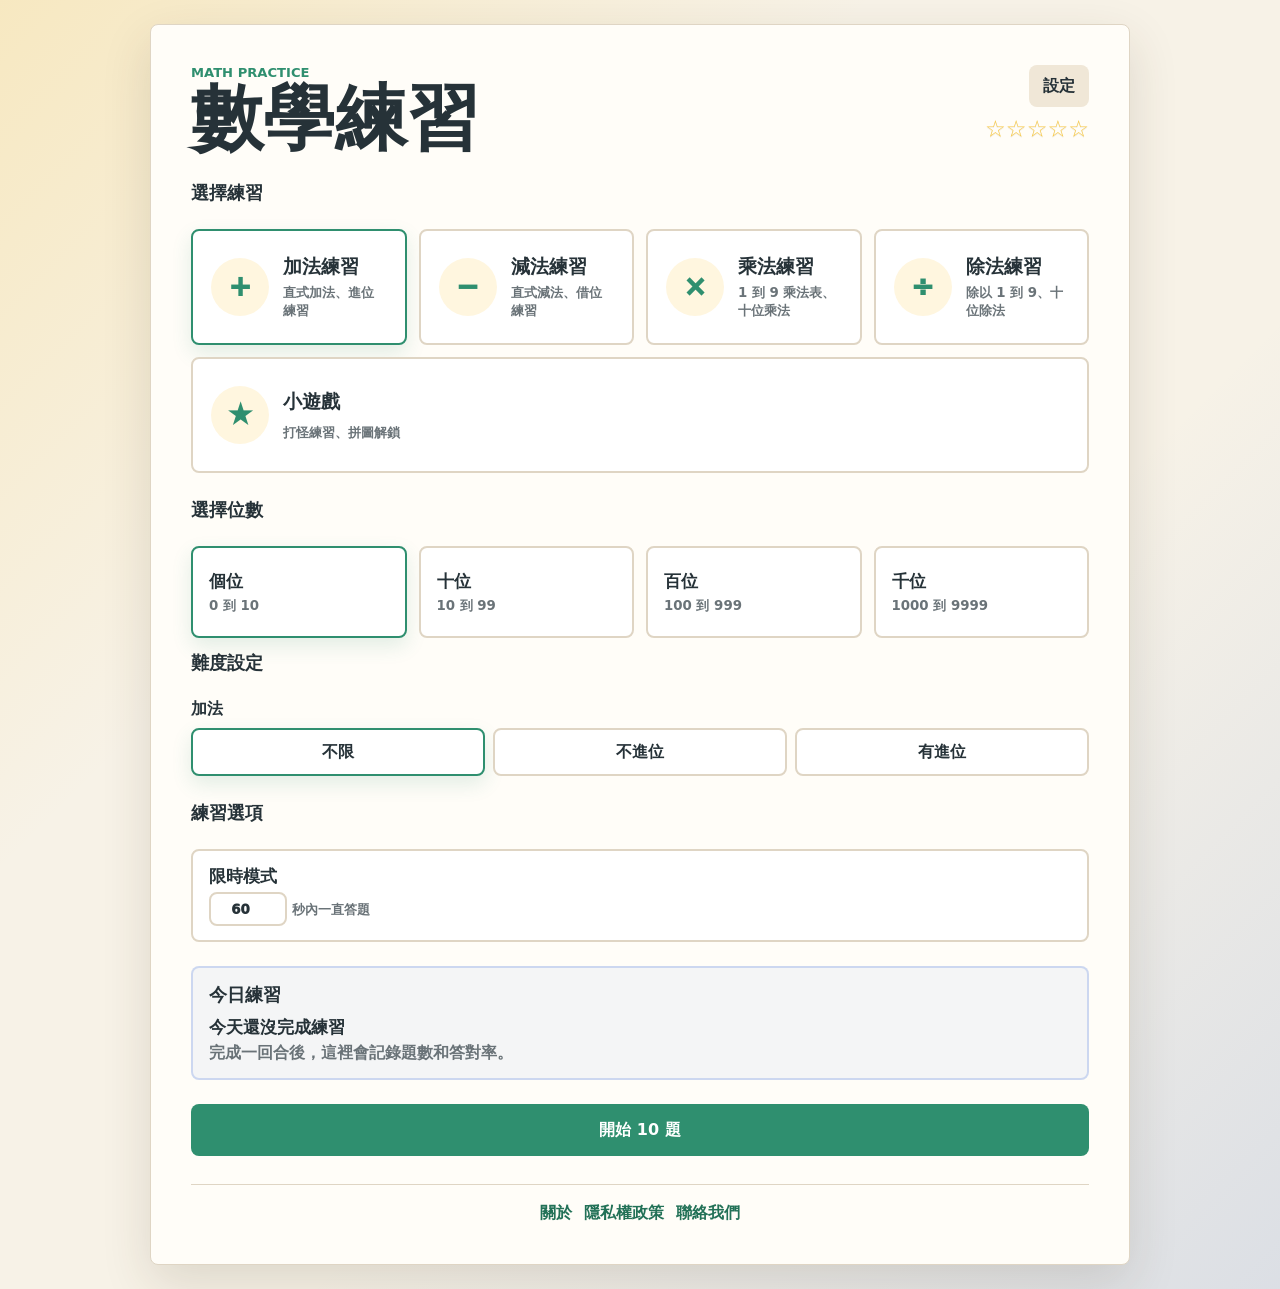
==== commit b7ae51c9: "Prepare site for AdSense review" ====
--- a/index.html
+++ b/index.html
@@ -201,6 +201,10 @@
             <span>鼓勵音效</span>
             <small>答對答錯都有提示音，可以隨時關閉</small>
           </label>
+          <div class="version-card">
+            <span>版本</span>
+            <strong>v1.1.0</strong>
+          </div>
         </section>
 
         <section class="quiz-view hidden" id="quizView" aria-live="polite">
@@ -296,6 +300,11 @@
             <button class="primary-button" id="changeButton" type="button">重新選擇</button>
           </div>
         </section>
+        <footer class="site-footer">
+          <a href="about.html">關於</a>
+          <a href="privacy.html">隱私權政策</a>
+          <a href="contact.html">聯絡我們</a>
+        </footer>
       </section>
     </main>
 
--- a/style.css
+++ b/style.css
@@ -49,6 +49,11 @@
   padding: clamp(20px, 4vw, 40px);
 }
 
+.content-panel {
+  display: grid;
+  gap: 24px;
+}
+
 .topbar {
   display: flex;
   align-items: flex-start;
@@ -331,6 +336,28 @@
   margin-bottom: 0;
 }
 
+.version-card {
+  min-height: 76px;
+  display: grid;
+  grid-template-columns: 1fr auto;
+  align-items: center;
+  gap: 12px;
+  border: 2px solid var(--line);
+  border-radius: 8px;
+  padding: 14px 16px;
+  background: #ffffff;
+}
+
+.version-card span {
+  color: var(--muted);
+  font-weight: 900;
+}
+
+.version-card strong {
+  color: var(--green);
+  font-size: 1.2rem;
+}
+
 .daily-card {
   display: grid;
   gap: 8px;
@@ -1072,6 +1099,90 @@
   justify-content: center;
 }
 
+.site-footer {
+  display: flex;
+  gap: 12px;
+  flex-wrap: wrap;
+  justify-content: center;
+  margin-top: 28px;
+  padding-top: 18px;
+  border-top: 1px solid var(--line);
+}
+
+.site-footer a,
+.text-link {
+  color: var(--green-dark);
+  font-weight: 900;
+  text-decoration: none;
+}
+
+.site-footer a:hover,
+.text-link:hover {
+  text-decoration: underline;
+}
+
+.page-header {
+  display: grid;
+  gap: 10px;
+}
+
+.page-header h1 {
+  font-size: clamp(2rem, 6vw, 3.7rem);
+}
+
+.page-header p {
+  max-width: 760px;
+  color: var(--muted);
+  font-size: 1.05rem;
+  font-weight: 750;
+  line-height: 1.7;
+}
+
+.content-section {
+  display: grid;
+  gap: 12px;
+}
+
+.content-section p,
+.content-section li {
+  color: var(--muted);
+  font-weight: 720;
+  line-height: 1.75;
+}
+
+.content-section ul {
+  display: grid;
+  gap: 8px;
+  margin: 0;
+  padding-left: 1.25rem;
+}
+
+.info-grid {
+  display: grid;
+  grid-template-columns: repeat(3, minmax(0, 1fr));
+  gap: 12px;
+}
+
+.info-card {
+  display: grid;
+  gap: 8px;
+  border: 2px solid var(--line);
+  border-radius: 8px;
+  padding: 16px;
+  background: #ffffff;
+}
+
+.info-card strong {
+  color: var(--ink);
+  font-size: 1.05rem;
+}
+
+.info-card span {
+  color: var(--muted);
+  font-weight: 720;
+  line-height: 1.6;
+}
+
 @media (max-width: 720px) {
   .app-shell {
     padding: 8px;
@@ -1343,6 +1454,10 @@
     min-width: 54px;
   }
 
+  .info-grid {
+    grid-template-columns: 1fr;
+  }
+
   .mode-card {
     grid-template-columns: auto 1fr;
   }
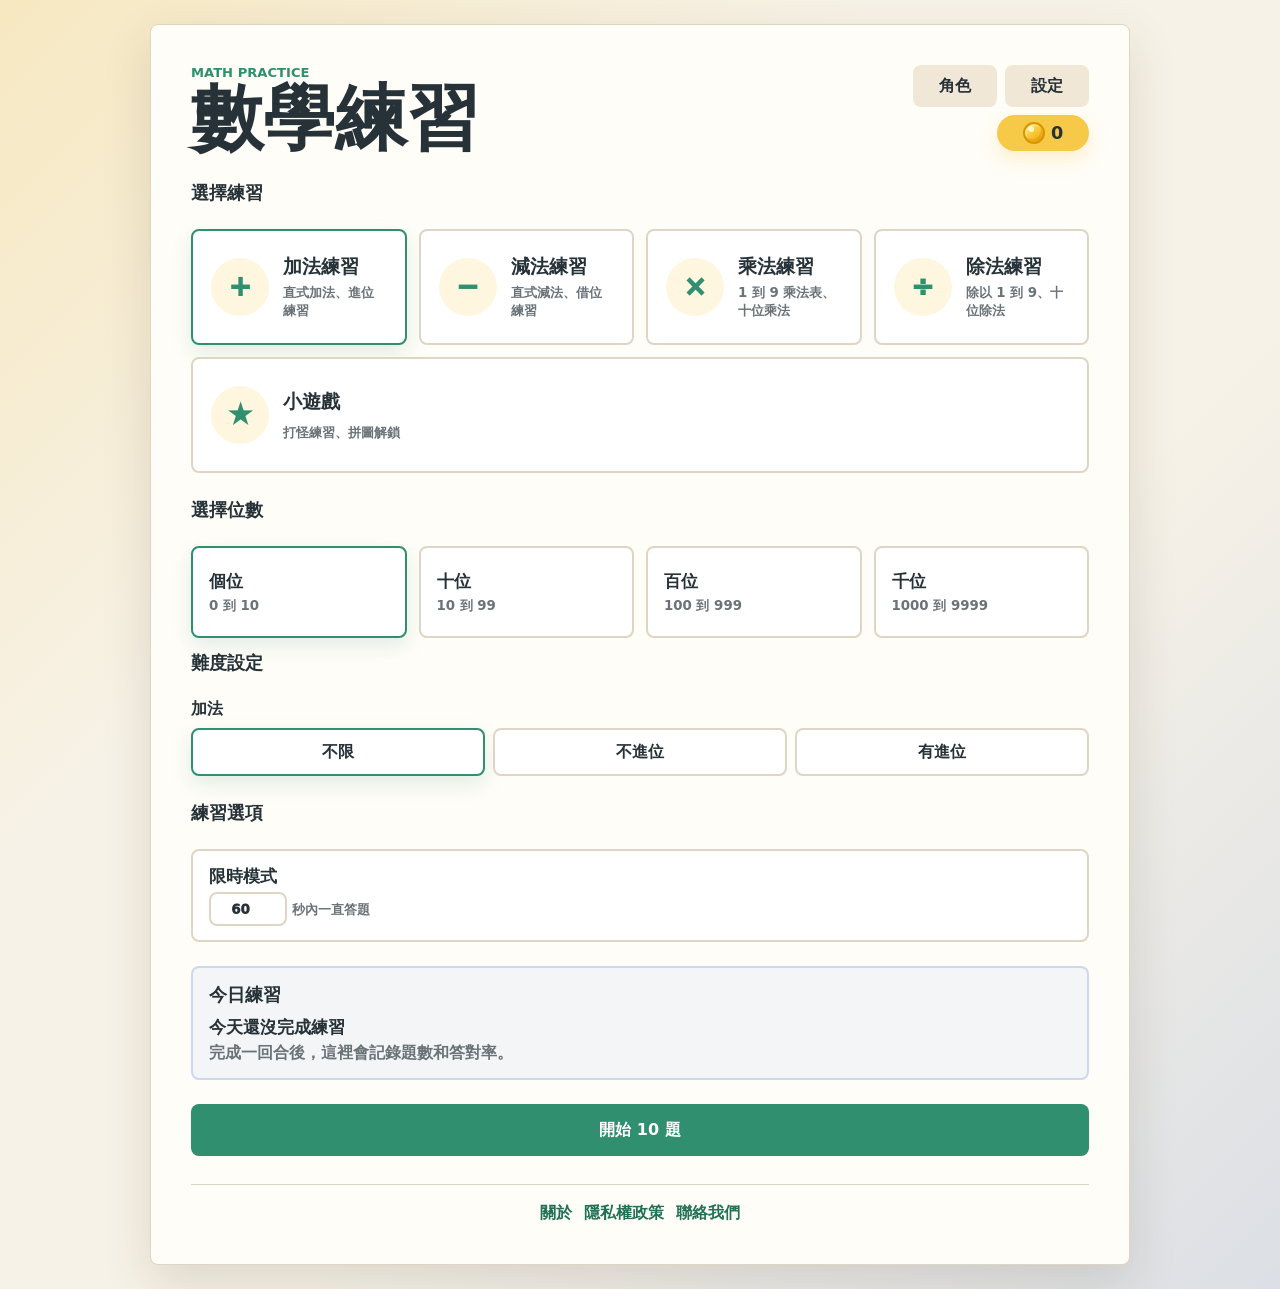
==== commit c6e083fb: "Add character gacha and monster battle polish" ====
--- a/index.html
+++ b/index.html
@@ -15,8 +15,9 @@
             <h1 id="app-title">數學練習</h1>
           </div>
           <div class="top-actions">
+            <button class="secondary-button compact-button" id="characterButton" type="button">角色</button>
             <button class="secondary-button compact-button" id="settingsButton" type="button">設定</button>
-            <div class="stars" id="stars" aria-label="答對星星">☆☆☆☆☆</div>
+            <div class="top-coin" id="coinText" aria-label="目前金幣">🪙 0</div>
           </div>
         </div>
 
@@ -201,10 +202,82 @@
             <span>鼓勵音效</span>
             <small>答對答錯都有提示音，可以隨時關閉</small>
           </label>
+          <label class="select-card">
+            <span>語言</span>
+            <select id="languageSelect">
+              <option value="zh-Hant">繁體中文</option>
+              <option value="en">English</option>
+            </select>
+          </label>
           <div class="version-card">
             <span>版本</span>
-            <strong>v1.1.0</strong>
-          </div>
+            <strong>v2.4.1</strong>
+          </div>
+        </section>
+
+        <section class="character-view hidden" id="characterView">
+          <div class="settings-header">
+            <h2>我的角色</h2>
+            <button class="secondary-button compact-button" id="characterBackButton" type="button">回主選單</button>
+          </div>
+          <section class="character-panel" id="characterPanel">
+            <div class="character-header">
+              <div>
+                <p id="characterHint">選擇一位陪你一起練習的夥伴</p>
+              </div>
+              <div class="coin-pill"><span id="characterCoinText">🪙 0</span></div>
+            </div>
+            <div class="game-stats">
+              <div>
+                <span>等級</span>
+                <strong id="levelText">Lv.1</strong>
+              </div>
+              <div>
+                <span>XP</span>
+                <strong id="xpText">0 / 100</strong>
+              </div>
+              <div>
+                <span>連勝</span>
+                <strong id="streakText">0</strong>
+              </div>
+            </div>
+
+            <div class="character-choice" id="characterChoice">
+              <button class="character-choice-card" type="button" data-character="boy">
+                <img class="choice-character-image" src="assets/characters/cards/boy.png" alt="小男孩" />
+                <strong>小男孩</strong>
+              </button>
+              <button class="character-choice-card" type="button" data-character="girl">
+                <img class="choice-character-image" src="assets/characters/cards/girl.png" alt="小女孩" />
+                <strong>小女孩</strong>
+              </button>
+            </div>
+
+            <div class="character-dashboard hidden" id="characterDashboard">
+              <div class="avatar-stage" id="avatarStage" aria-label="角色預覽"></div>
+              <div class="character-actions">
+                <button class="secondary-button compact-button" id="changeCharacterButton" type="button">換角色</button>
+                <p id="chestMessage">完成 10 題可獲得 1G。</p>
+              </div>
+              <div class="chest-panel">
+                <button class="primary-button compact-button" id="openChestButton" type="button">開寶箱 50 金幣</button>
+                <p>收集完整角色，不再疊裝備。</p>
+              </div>
+              <div class="inventory-panel">
+                <h3>角色收藏</h3>
+                <div class="inventory-grid" id="inventoryGrid"></div>
+              </div>
+              <div class="gm-panel">
+                <h3>GM 測試</h3>
+                <div class="gm-actions">
+                  <button class="secondary-button compact-button" id="gmAddCoinsButton" type="button">+10G</button>
+                  <button class="secondary-button compact-button" id="gmUnlockAllButton" type="button">解鎖全部</button>
+                  <button class="secondary-button compact-button" id="gmOpenChestButton" type="button">測試寶箱</button>
+                  <button class="secondary-button compact-button" id="gmResetCharacterButton" type="button">重置角色</button>
+                </div>
+              </div>
+            </div>
+          </section>
         </section>
 
         <section class="quiz-view hidden" id="quizView" aria-live="polite">
@@ -296,8 +369,22 @@
           </div>
           <div class="result-actions">
             <button class="secondary-button hidden" id="wrongOnlyButton" type="button">只練錯題</button>
+            <button class="primary-button hidden" id="claimChestButton" type="button">領取寶箱</button>
             <button class="secondary-button" id="againButton" type="button">再練一次</button>
             <button class="primary-button" id="changeButton" type="button">重新選擇</button>
+          </div>
+        </section>
+
+        <section class="reward-chest-overlay hidden" id="rewardChestOverlay" aria-live="polite">
+          <div class="reward-chest-card">
+            <p class="reward-kicker">回合獎勵</p>
+            <h2 id="rewardChestTitle">獲得寶箱！</h2>
+            <button class="reward-chest-button" id="rewardChestButton" type="button" aria-label="點擊開啟寶箱">
+              <span class="reward-chest-icon" aria-hidden="true">🎁</span>
+            </button>
+            <p class="reward-chest-hint" id="rewardChestHint">點擊寶箱開啟</p>
+            <div class="reward-chest-result hidden" id="rewardChestResult"></div>
+            <button class="primary-button compact-button hidden" id="rewardChestCloseButton" type="button">回主選單</button>
           </div>
         </section>
         <footer class="site-footer">
--- a/style.css
+++ b/style.css
@@ -29,7 +29,8 @@
 }
 
 button,
-input {
+input,
+select {
   font: inherit;
 }
 
@@ -64,8 +65,11 @@
 
 .top-actions {
   display: grid;
-  justify-items: end;
+  grid-template-columns: repeat(2, minmax(72px, 1fr));
+  align-items: start;
+  justify-items: stretch;
   gap: 8px;
+  min-width: 176px;
 }
 
 .eyebrow {
@@ -99,18 +103,60 @@
   font-size: 1rem;
 }
 
-.stars {
-  min-width: 128px;
+.top-coin {
+  min-width: 92px;
   min-height: 36px;
-  color: var(--yellow);
-  font-size: 1.45rem;
+  grid-column: 1 / -1;
+  justify-self: end;
+  display: flex;
+  align-items: center;
+  justify-content: center;
+  gap: 6px;
+  place-items: center;
+  border-radius: 999px;
+  background: var(--yellow);
+  color: var(--ink);
+  font-size: 1.1rem;
   font-weight: 900;
-  text-align: right;
-  text-shadow: 0 1px 0 rgba(0, 0, 0, 0.08);
+  box-shadow: 0 8px 18px rgba(247, 201, 72, 0.25);
+}
+
+.coin-symbol {
+  width: 22px;
+  height: 22px;
+  border: 2px solid #d79600;
+  border-radius: 50%;
+  background:
+    radial-gradient(circle at 34% 28%, #fff7b8 0 16%, transparent 17%),
+    linear-gradient(145deg, #ffe36d, #f5a900);
+  box-shadow:
+    inset -2px -3px 0 rgba(166, 101, 0, 0.18),
+    inset 2px 2px 0 rgba(255, 255, 255, 0.32);
+}
+
+.coin-fly {
+  --coin-dx: 0px;
+  --coin-dy: -120px;
+  position: fixed;
+  z-index: 50;
+  display: inline-flex;
+  align-items: center;
+  gap: 4px;
+  transform: translate(-50%, -50%) scale(1);
+  pointer-events: none;
+  animation: coinFly 0.85s cubic-bezier(0.2, 0.9, 0.22, 1) forwards;
+}
+
+.coin-fly strong {
+  color: #9a6100;
+  font-size: 1rem;
+  font-weight: 950;
+  text-shadow: 0 2px 0 rgba(255, 255, 255, 0.8);
 }
 
 .setup-view,
 .settings-view,
+.character-view,
 .quiz-view,
 .puzzle-view,
 .recite-view,
@@ -122,6 +168,637 @@
 .field-group {
   display: grid;
   gap: 12px;
+}
+
+.character-panel {
+  display: grid;
+  gap: 16px;
+  border: 2px solid rgba(47, 143, 111, 0.22);
+  border-radius: 8px;
+  padding: 16px;
+  background:
+    radial-gradient(circle at 50% 0%, rgba(247, 201, 72, 0.16), transparent 28%),
+    rgba(47, 143, 111, 0.06);
+}
+
+.character-header {
+  display: flex;
+  justify-content: space-between;
+  gap: 12px;
+  align-items: start;
+}
+
+.character-header h2,
+.character-header p {
+  margin-bottom: 0;
+}
+
+.character-header p,
+.character-actions p {
+  color: var(--muted);
+  font-weight: 800;
+}
+
+.coin-pill {
+  min-width: 74px;
+  min-height: 42px;
+  display: flex;
+  align-items: center;
+  justify-content: center;
+  gap: 6px;
+  place-items: center;
+  border-radius: 999px;
+  background: var(--yellow);
+  color: var(--ink);
+  font-size: 1.15rem;
+  font-weight: 950;
+  box-shadow: 0 8px 18px rgba(247, 201, 72, 0.25);
+}
+
+.game-stats {
+  display: grid;
+  grid-template-columns: repeat(3, minmax(0, 1fr));
+  gap: 10px;
+}
+
+.game-stats div {
+  min-height: 68px;
+  display: grid;
+  place-items: center;
+  gap: 2px;
+  border: 2px solid rgba(76, 123, 217, 0.14);
+  border-radius: 8px;
+  background: #ffffff;
+}
+
+.game-stats span {
+  color: var(--muted);
+  font-size: 0.78rem;
+  font-weight: 900;
+}
+
+.game-stats strong {
+  color: var(--blue);
+  font-size: 1.25rem;
+  line-height: 1;
+}
+
+.character-choice {
+  display: grid;
+  grid-template-columns: repeat(2, minmax(0, 1fr));
+  gap: 12px;
+}
+
+.character-choice-card {
+  min-height: 148px;
+  display: grid;
+  place-items: center;
+  gap: 10px;
+  border: 2px solid var(--line);
+  border-radius: 8px;
+  background: #ffffff;
+  color: var(--ink);
+  font-weight: 950;
+  cursor: pointer;
+}
+
+.choice-character-image {
+  width: min(180px, 100%);
+  height: 164px;
+  object-fit: contain;
+  display: block;
+  filter: drop-shadow(0 12px 16px rgba(38, 50, 56, 0.16));
+}
+
+.character-dashboard {
+  display: grid;
+  grid-template-columns: 1fr;
+  gap: 16px;
+  align-items: start;
+}
+
+.avatar-stage {
+  position: relative;
+  width: min(100%, 460px);
+  min-height: 460px;
+  display: grid;
+  place-items: center;
+  justify-self: center;
+  border: 2px solid var(--line);
+  border-radius: 8px;
+  background:
+    radial-gradient(circle at 50% 20%, rgba(255, 255, 255, 0.92), transparent 34%),
+    linear-gradient(180deg, #c9f8ff 0 58%, #d8f3dc 58% 100%);
+  overflow: hidden;
+}
+
+.avatar-stage::after {
+  content: "";
+  position: absolute;
+  left: 50%;
+  bottom: 30px;
+  width: 150px;
+  height: 26px;
+  border-radius: 50%;
+  background: rgba(38, 50, 56, 0.16);
+  filter: blur(2px);
+  transform: translateX(-50%);
+}
+
+.avatar-composite {
+  position: relative;
+  z-index: 1;
+  width: min(360px, 100%);
+  height: 430px;
+  display: grid;
+  place-items: center;
+}
+
+.character-image {
+  position: relative;
+  z-index: 1;
+  width: auto;
+  max-width: 100%;
+  max-height: 430px;
+  height: auto;
+  object-fit: contain;
+  display: block;
+  filter: drop-shadow(0 16px 22px rgba(38, 50, 56, 0.2));
+}
+
+.avatar-complete-card {
+  position: relative;
+  z-index: 1;
+  width: min(360px, 92%);
+  display: grid;
+  justify-items: center;
+  gap: 8px;
+  margin: 0;
+  border: 3px solid rgba(112, 124, 132, 0.38);
+  border-radius: 12px;
+  padding: 14px 14px 12px;
+  background: rgba(255, 255, 255, 0.58);
+}
+
+.avatar-complete-card.rarity-rare {
+  border-color: rgba(76, 123, 217, 0.7);
+  box-shadow: 0 0 22px rgba(76, 123, 217, 0.2);
+}
+
+.avatar-complete-card.rarity-legendary {
+  border-color: rgba(247, 201, 72, 0.95);
+  box-shadow: 0 0 34px rgba(247, 201, 72, 0.38);
+}
+
+.avatar-complete-card figcaption {
+  display: grid;
+  justify-items: center;
+  gap: 2px;
+  font-weight: 950;
+}
+
+.avatar-complete-card figcaption span {
+  color: var(--muted);
+  font-size: 0.82rem;
+}
+
+.character-layer {
+  position: absolute;
+  inset: 0;
+  width: 100%;
+  height: 100%;
+  object-fit: contain;
+  pointer-events: none;
+}
+
+.body-back-layer {
+  z-index: 1;
+  filter: drop-shadow(0 16px 22px rgba(38, 50, 56, 0.2));
+}
+
+.body-front-layer {
+  z-index: 4;
+}
+
+.avatar-accessory {
+  position: absolute;
+  inset: 0;
+  width: 100%;
+  height: 100%;
+  object-fit: contain;
+  pointer-events: none;
+  filter: drop-shadow(0 5px 5px rgba(38, 50, 56, 0.18));
+}
+
+.top-accessory,
+.bottom-accessory,
+.shoes-accessory {
+  z-index: 2;
+}
+
+.hat-accessory,
+.hair-accessory,
+.hand-accessory {
+  z-index: 5;
+}
+
+.character-actions {
+  width: min(100%, 460px);
+  display: grid;
+  grid-template-columns: 1fr;
+  gap: 10px;
+  justify-self: center;
+  text-align: center;
+}
+
+.character-actions p {
+  margin-bottom: 0;
+}
+
+.chest-panel {
+  width: min(100%, 460px);
+  display: grid;
+  gap: 8px;
+  justify-self: center;
+  border: 2px solid rgba(247, 201, 72, 0.38);
+  border-radius: 8px;
+  padding: 12px;
+  background: linear-gradient(145deg, rgba(255, 246, 223, 0.98), rgba(247, 201, 72, 0.16));
+  text-align: center;
+}
+
+.chest-panel p {
+  margin: 0;
+  color: var(--muted);
+  font-size: 0.88rem;
+  font-weight: 800;
+}
+
+.reward-chest-overlay {
+  position: fixed;
+  inset: 0;
+  z-index: 40;
+  display: grid;
+  place-items: center;
+  padding: 18px;
+  background: rgba(35, 48, 55, 0.42);
+  backdrop-filter: blur(4px);
+}
+
+.reward-chest-card {
+  width: min(92vw, 420px);
+  display: grid;
+  justify-items: center;
+  gap: 14px;
+  border: 3px solid rgba(247, 201, 72, 0.72);
+  border-radius: 12px;
+  padding: 24px;
+  background:
+    radial-gradient(circle at 50% 6%, rgba(255, 236, 138, 0.55), transparent 36%),
+    linear-gradient(180deg, #ffffff, #fff6df);
+  box-shadow: 0 24px 70px rgba(35, 48, 55, 0.28);
+  text-align: center;
+  animation: rewardPop 0.28s ease-out;
+}
+
+.reward-kicker,
+.reward-chest-hint {
+  margin: 0;
+  color: var(--green);
+  font-weight: 950;
+}
+
+.reward-chest-card h2 {
+  margin: 0;
+  font-size: 1.6rem;
+}
+
+.reward-chest-button {
+  width: 142px;
+  height: 122px;
+  display: grid;
+  place-items: center;
+  border: 0;
+  border-radius: 24px;
+  background:
+    radial-gradient(circle at 50% 18%, rgba(255, 255, 255, 0.9), transparent 18%),
+    linear-gradient(160deg, #ffdf6d, #f7a72c 55%, #c86b18);
+  box-shadow:
+    0 0 0 8px rgba(247, 201, 72, 0.16),
+    0 18px 34px rgba(200, 107, 24, 0.26);
+  cursor: pointer;
+  animation: chestBounce 1.15s ease-in-out infinite, chestGlow 1.6s ease-in-out infinite;
+}
+
+.reward-chest-button:disabled {
+  cursor: default;
+}
+
+.reward-chest-button.opened {
+  animation: chestOpen 0.32s ease-out forwards;
+}
+
+.reward-chest-button.opening {
+  animation: chestShake 0.12s linear infinite, chestGlow 0.7s ease-in-out infinite;
+}
+
+.reward-chest-overlay.is-opening .reward-chest-card {
+  box-shadow: 0 26px 74px rgba(247, 201, 72, 0.24);
+}
+
+.reward-chest-overlay.is-legendary .reward-chest-card {
+  border-color: #ffd23f;
+  background:
+    radial-gradient(circle at 50% 12%, rgba(255, 244, 148, 0.95), transparent 34%),
+    radial-gradient(circle at 18% 22%, rgba(255, 255, 255, 0.9), transparent 10%),
+    linear-gradient(180deg, #ffffff, #fff0b5);
+  box-shadow:
+    0 0 0 10px rgba(247, 201, 72, 0.16),
+    0 0 52px rgba(247, 201, 72, 0.55),
+    0 28px 82px rgba(176, 102, 0, 0.32);
+}
+
+.reward-chest-icon {
+  font-size: 4.5rem;
+  line-height: 1;
+  filter: drop-shadow(0 8px 8px rgba(110, 63, 20, 0.22));
+}
+
+.reward-chest-result {
+  min-width: min(100%, 280px);
+  display: grid;
+  gap: 4px;
+  border: 2px solid rgba(35, 48, 55, 0.12);
+  border-radius: 10px;
+  padding: 14px;
+  background: #ffffff;
+  animation: rewardPop 0.22s ease-out;
+}
+
+.reward-chest-result span {
+  font-size: 0.82rem;
+  font-weight: 950;
+}
+
+.reward-chest-result strong {
+  color: var(--ink);
+  font-size: 1.35rem;
+}
+
+.reward-chest-result em {
+  color: var(--muted);
+  font-size: 0.9rem;
+  font-style: normal;
+  font-weight: 900;
+}
+
+.reward-character-image {
+  width: 176px;
+  height: 188px;
+  justify-self: center;
+  object-fit: contain;
+  filter: drop-shadow(0 16px 18px rgba(38, 50, 56, 0.2));
+}
+
+.reward-chest-result.rarity-common {
+  border-color: rgba(112, 124, 132, 0.42);
+  color: #707c84;
+}
+
+.reward-chest-result.rarity-common span {
+  color: #707c84;
+}
+
+.reward-chest-result.rarity-rare {
+  border-color: rgba(76, 123, 217, 0.65);
+  color: var(--blue);
+  box-shadow: 0 0 28px rgba(76, 123, 217, 0.24);
+}
+
+.reward-chest-result.rarity-rare span {
+  color: var(--blue);
+}
+
+.reward-chest-result.rarity-legendary {
+  border-color: rgba(247, 201, 72, 0.9);
+  color: #d89a00;
+  transform: scale(1.06);
+  box-shadow:
+    0 0 18px rgba(255, 255, 255, 0.9),
+    0 0 42px rgba(247, 201, 72, 0.62),
+    0 0 76px rgba(255, 163, 26, 0.34);
+  animation: legendaryReveal 0.7s ease-out both, legendaryPulse 1.1s ease-in-out 0.7s infinite;
+}
+
+.reward-chest-result.rarity-legendary span {
+  color: #c78600;
+  text-shadow: 0 0 20px rgba(255, 167, 38, 0.8);
+}
+
+.reward-chest-result.rarity-rare strong {
+  text-shadow: 0 0 10px rgba(117, 167, 255, 0.65);
+}
+
+.reward-chest-result.rarity-legendary strong {
+  font-size: 1.7rem;
+  color: #d89a00;
+  text-shadow: 0 0 20px rgba(255, 167, 38, 0.78);
+}
+
+.combo-pop {
+  position: fixed;
+  z-index: 55;
+  display: grid;
+  justify-items: center;
+  gap: 2px;
+  transform: translate(-50%, -50%);
+  pointer-events: none;
+  animation: comboPop 1.35s ease-out forwards;
+}
+
+.combo-pop strong {
+  color: var(--ink);
+  font-size: 1rem;
+  font-weight: 950;
+  text-shadow: 0 2px 0 rgba(255, 255, 255, 0.85);
+}
+
+.combo-pop span {
+  border-radius: 999px;
+  padding: 5px 12px;
+  background: var(--yellow);
+  color: var(--ink);
+  font-size: 1.25rem;
+  font-weight: 950;
+  box-shadow: 0 8px 18px rgba(247, 201, 72, 0.24);
+}
+
+.combo-pop.combo-great span {
+  background: #8ecbff;
+  box-shadow: 0 0 18px rgba(76, 123, 217, 0.28);
+}
+
+.combo-pop.combo-amazing span {
+  background: #ffd23f;
+  color: #8a4d00;
+  font-size: 1.45rem;
+  text-shadow: 0 0 14px rgba(255, 255, 255, 0.85);
+  box-shadow: 0 0 28px rgba(247, 201, 72, 0.52);
+}
+
+.inventory-panel {
+  grid-column: auto;
+  display: grid;
+  gap: 10px;
+  border-top: 1px solid rgba(223, 213, 196, 0.8);
+  padding-top: 12px;
+}
+
+.inventory-panel h3 {
+  margin-bottom: 0;
+}
+
+.inventory-grid {
+  display: grid;
+  grid-auto-flow: column;
+  grid-auto-columns: minmax(168px, 1fr);
+  overflow-x: auto;
+  overscroll-behavior-inline: contain;
+  gap: 14px;
+  padding-bottom: 6px;
+}
+
+.inventory-section {
+  display: grid;
+  gap: 8px;
+}
+
+.inventory-section-title {
+  color: var(--muted);
+  font-weight: 950;
+}
+
+.inventory-section-grid {
+  display: grid;
+  grid-template-columns: 1fr;
+  gap: 8px;
+}
+
+.inventory-item {
+  min-height: 88px;
+  display: grid;
+  place-items: center;
+  gap: 4px;
+  border: 2px solid var(--line);
+  border-radius: 8px;
+  padding: 8px;
+  background: #ffffff;
+  color: var(--ink);
+  font-weight: 900;
+  cursor: pointer;
+}
+
+.inventory-item em {
+  color: var(--muted);
+  font-size: 0.72rem;
+  font-style: normal;
+  font-weight: 950;
+}
+
+.inventory-item.rarity-rare {
+  border-color: rgba(76, 123, 217, 0.5);
+  background: linear-gradient(180deg, #ffffff, rgba(76, 123, 217, 0.08));
+}
+
+.inventory-item.rarity-legendary {
+  border-color: rgba(247, 201, 72, 0.85);
+  background: linear-gradient(180deg, #ffffff, rgba(247, 201, 72, 0.2));
+  box-shadow: 0 8px 22px rgba(247, 201, 72, 0.14);
+}
+
+.inventory-item.locked {
+  color: var(--muted);
+  filter: grayscale(1);
+  opacity: 0.48;
+  cursor: default;
+}
+
+.inventory-item.equipped {
+  border-color: var(--green);
+  box-shadow: 0 8px 20px rgba(47, 143, 111, 0.14);
+}
+
+.inventory-icon {
+  width: 36px;
+  height: 36px;
+  display: grid;
+  place-items: center;
+  border-radius: 8px;
+  background: #fff6df;
+  font-size: 1.3rem;
+}
+
+.collection-character-card {
+  min-width: 152px;
+  min-height: 204px;
+  display: grid;
+  justify-items: center;
+  gap: 5px;
+  border: 2px solid rgba(112, 124, 132, 0.42);
+  border-radius: 10px;
+  padding: 10px;
+  background: #ffffff;
+  color: var(--ink);
+  font-weight: 950;
+  cursor: pointer;
+}
+
+.collection-character-card img {
+  width: 118px;
+  height: 128px;
+  object-fit: contain;
+  filter: drop-shadow(0 10px 12px rgba(38, 50, 56, 0.16));
+}
+
+.collection-character-card em,
+.collection-character-card small {
+  color: var(--muted);
+  font-style: normal;
+  font-weight: 900;
+}
+
+.collection-character-card.rarity-rare {
+  border-color: rgba(76, 123, 217, 0.72);
+  box-shadow: 0 0 18px rgba(76, 123, 217, 0.14);
+}
+
+.collection-character-card.rarity-legendary {
+  border-color: rgba(247, 201, 72, 0.95);
+  box-shadow: 0 0 24px rgba(247, 201, 72, 0.28);
+}
+
+.collection-character-card.equipped {
+  border-color: var(--green);
+  background: linear-gradient(180deg, #ffffff, rgba(47, 143, 111, 0.08));
+}
+
+.gm-panel {
+  display: grid;
+  gap: 10px;
+  border: 2px dashed rgba(76, 123, 217, 0.32);
+  border-radius: 8px;
+  padding: 12px;
+  background: rgba(76, 123, 217, 0.06);
+}
+
+.gm-panel h3 {
+  margin-bottom: 0;
+}
+
+.gm-actions {
+  display: grid;
+  grid-template-columns: repeat(4, minmax(0, 1fr));
+  gap: 8px;
 }
 
 .mode-grid,
@@ -356,6 +1033,35 @@
 .version-card strong {
   color: var(--green);
   font-size: 1.2rem;
+}
+
+.select-card {
+  min-height: 86px;
+  display: grid;
+  grid-template-columns: 1fr auto;
+  align-items: center;
+  gap: 12px;
+  border: 2px solid var(--line);
+  border-radius: 8px;
+  padding: 14px 16px;
+  background: #ffffff;
+}
+
+.select-card span {
+  color: var(--ink);
+  font-size: 1.05rem;
+  font-weight: 950;
+}
+
+.select-card select {
+  min-height: 42px;
+  min-width: 150px;
+  border: 2px solid var(--line);
+  border-radius: 8px;
+  padding: 0 10px;
+  background: #fffdf8;
+  color: var(--ink);
+  font-weight: 900;
 }
 
 .daily-card {
@@ -653,29 +1359,96 @@
 }
 
 .monster {
-  width: min(180px, 42vw);
-  aspect-ratio: 1;
-  display: grid;
-  place-items: center;
-  border: 6px solid var(--ink);
-  border-radius: 24px 24px 42px 42px;
-  background: #fff6df;
+  position: relative;
+  width: min(220px, 50vw);
+  min-height: min(240px, 54vw);
+  display: grid;
+  align-content: center;
+  justify-items: center;
+  gap: 4px;
+  border: 0;
+  border-radius: 0;
+  background: transparent;
   color: var(--ink);
-  font-size: clamp(3rem, 12vw, 5.4rem);
   font-weight: 950;
   transition:
     transform 160ms ease,
-    background 160ms ease;
+    filter 160ms ease;
+}
+
+.monster-art {
+  width: min(214px, 48vw);
+  height: auto;
+  overflow: visible;
+  filter: drop-shadow(0 18px 16px rgba(35, 48, 55, 0.18));
+}
+
+.monster-shadow {
+  fill: rgba(35, 48, 55, 0.16);
+}
+
+.monster-name {
+  position: relative;
+  z-index: 2;
+  border-radius: 999px;
+  padding: 4px 12px;
+  background: rgba(255, 255, 255, 0.86);
+  color: var(--ink);
+  font-size: 0.9rem;
+  font-weight: 950;
+  box-shadow: 0 6px 14px rgba(35, 48, 55, 0.1);
+}
+
+.monster-vampire {
+  --monster-hit-color: rgba(145, 83, 186, 0.38);
+}
+
+.monster-werewolf {
+  --monster-hit-color: rgba(188, 116, 49, 0.36);
+}
+
+.monster-zombie {
+  --monster-hit-color: rgba(55, 160, 87, 0.34);
 }
 
 .monster.hit {
-  background: rgba(47, 143, 111, 0.16);
-  transform: translateY(-8px) rotate(-4deg);
+  animation: monsterDamage 0.46s ease-out;
+  filter: drop-shadow(0 0 18px var(--monster-hit-color));
 }
 
 .monster.miss {
-  background: rgba(233, 111, 85, 0.16);
-  transform: translateX(6px) rotate(3deg);
+  animation: monsterMiss 0.48s ease-out;
+}
+
+.monster-attack-effect,
+.monster-miss-effect {
+  position: absolute;
+  z-index: 4;
+  pointer-events: none;
+  font-weight: 950;
+}
+
+.monster-attack-effect {
+  top: 32%;
+  left: 56%;
+  color: #ffd23f;
+  font-size: 4rem;
+  text-shadow:
+    0 0 10px rgba(255, 255, 255, 0.9),
+    0 0 24px rgba(247, 201, 72, 0.82);
+  animation: monsterSlash 0.48s ease-out forwards;
+}
+
+.monster-miss-effect {
+  top: 26%;
+  left: 50%;
+  border-radius: 999px;
+  padding: 4px 12px;
+  background: rgba(255, 255, 255, 0.92);
+  color: var(--coral);
+  font-size: 1.15rem;
+  box-shadow: 0 8px 18px rgba(35, 48, 55, 0.12);
+  animation: monsterMissText 0.62s ease-out forwards;
 }
 
 .monster-health {
@@ -1201,8 +1974,8 @@
     justify-items: stretch;
   }
 
-  .stars {
-    text-align: left;
+  .top-coin {
+    justify-self: stretch;
   }
 
   .quiz-actions {
@@ -1223,6 +1996,23 @@
     grid-template-columns: repeat(2, minmax(0, 1fr));
   }
 
+  .character-dashboard {
+    grid-template-columns: 1fr;
+  }
+
+  .inventory-panel {
+    grid-column: auto;
+  }
+
+  .inventory-grid {
+    grid-template-columns: repeat(3, minmax(0, 1fr));
+  }
+
+  .inventory-section-grid,
+  .gm-actions {
+    grid-template-columns: repeat(2, minmax(0, 1fr));
+  }
+
   .game-mode-card {
     grid-column: auto;
   }
@@ -1425,6 +2215,22 @@
     grid-template-columns: 1fr;
   }
 
+  .character-header,
+  .character-choice,
+  .character-actions {
+    grid-template-columns: 1fr;
+    display: grid;
+  }
+
+  .inventory-grid {
+    grid-template-columns: repeat(2, minmax(0, 1fr));
+  }
+
+  .inventory-section-grid,
+  .gm-actions {
+    grid-template-columns: 1fr;
+  }
+
   .monster-hud,
   .puzzle-hud {
     display: grid;
@@ -1557,6 +2363,206 @@
   }
 }
 
+@keyframes coinFly {
+  0% {
+    opacity: 0;
+    transform: translate(-50%, -50%) scale(0.72);
+  }
+
+  20% {
+    opacity: 1;
+    transform: translate(-50%, -75%) scale(1.08);
+  }
+
+  100% {
+    opacity: 0;
+    transform: translate(calc(-50% + var(--coin-dx)), calc(-50% + var(--coin-dy))) scale(0.48);
+  }
+}
+
+@keyframes chestBounce {
+  0%,
+  100% {
+    transform: translateY(0) scale(1);
+  }
+
+  50% {
+    transform: translateY(-8px) scale(1.03);
+  }
+}
+
+@keyframes chestGlow {
+  0%,
+  100% {
+    box-shadow:
+      0 0 0 8px rgba(247, 201, 72, 0.16),
+      0 18px 34px rgba(200, 107, 24, 0.26);
+  }
+
+  50% {
+    box-shadow:
+      0 0 0 14px rgba(247, 201, 72, 0.08),
+      0 18px 38px rgba(247, 201, 72, 0.36);
+  }
+}
+
+@keyframes chestOpen {
+  0% {
+    transform: scale(1);
+  }
+
+  60% {
+    transform: scale(1.12) rotate(-2deg);
+  }
+
+  100% {
+    transform: scale(0.96);
+  }
+}
+
+@keyframes chestShake {
+  0%,
+  100% {
+    transform: translateX(0) rotate(0deg) scale(1.03);
+  }
+
+  25% {
+    transform: translateX(-3px) rotate(-2deg) scale(1.04);
+  }
+
+  75% {
+    transform: translateX(3px) rotate(2deg) scale(1.04);
+  }
+}
+
+@keyframes rewardPop {
+  0% {
+    opacity: 0;
+    transform: translateY(12px) scale(0.96);
+  }
+
+  100% {
+    opacity: 1;
+    transform: translateY(0) scale(1);
+  }
+}
+
+@keyframes comboPop {
+  0% {
+    opacity: 0;
+    transform: translate(-50%, -24%) scale(0.72);
+  }
+
+  18% {
+    opacity: 1;
+    transform: translate(-50%, -48%) scale(1.08);
+  }
+
+  72% {
+    opacity: 1;
+    transform: translate(-50%, -52%) scale(1);
+  }
+
+  100% {
+    opacity: 0;
+    transform: translate(-50%, -82%) scale(0.9);
+  }
+}
+
+@keyframes monsterDamage {
+  0% {
+    transform: translateX(0) scale(1);
+  }
+
+  22% {
+    transform: translateX(14px) translateY(-8px) rotate(5deg) scale(0.96);
+  }
+
+  58% {
+    transform: translateX(-5px) rotate(-2deg) scale(1.02);
+  }
+
+  100% {
+    transform: translateX(0) scale(1);
+  }
+}
+
+@keyframes monsterMiss {
+  0% {
+    transform: translateY(0) scale(1);
+  }
+
+  35% {
+    transform: translateY(-14px) scale(1.03);
+  }
+
+  100% {
+    transform: translateY(0) scale(1);
+  }
+}
+
+@keyframes monsterSlash {
+  0% {
+    opacity: 0;
+    transform: translate(-70px, 36px) rotate(-28deg) scale(0.4);
+  }
+
+  45% {
+    opacity: 1;
+    transform: translate(-8px, -12px) rotate(10deg) scale(1.18);
+  }
+
+  100% {
+    opacity: 0;
+    transform: translate(34px, -42px) rotate(24deg) scale(0.72);
+  }
+}
+
+@keyframes monsterMissText {
+  0% {
+    opacity: 0;
+    transform: translate(-50%, 10px) scale(0.76);
+  }
+
+  35% {
+    opacity: 1;
+    transform: translate(-50%, -12px) scale(1.08);
+  }
+
+  100% {
+    opacity: 0;
+    transform: translate(-50%, -42px) scale(0.9);
+  }
+}
+
+@keyframes legendaryReveal {
+  0% {
+    opacity: 0;
+    transform: scale(0.72) rotate(-4deg);
+  }
+
+  55% {
+    opacity: 1;
+    transform: scale(1.16) rotate(2deg);
+  }
+
+  100% {
+    opacity: 1;
+    transform: scale(1.06) rotate(0deg);
+  }
+}
+
+@keyframes legendaryPulse {
+  0%,
+  100% {
+    filter: brightness(1);
+  }
+
+  50% {
+    filter: brightness(1.14);
+  }
+}
+
 .hidden {
   display: none !important;
 }
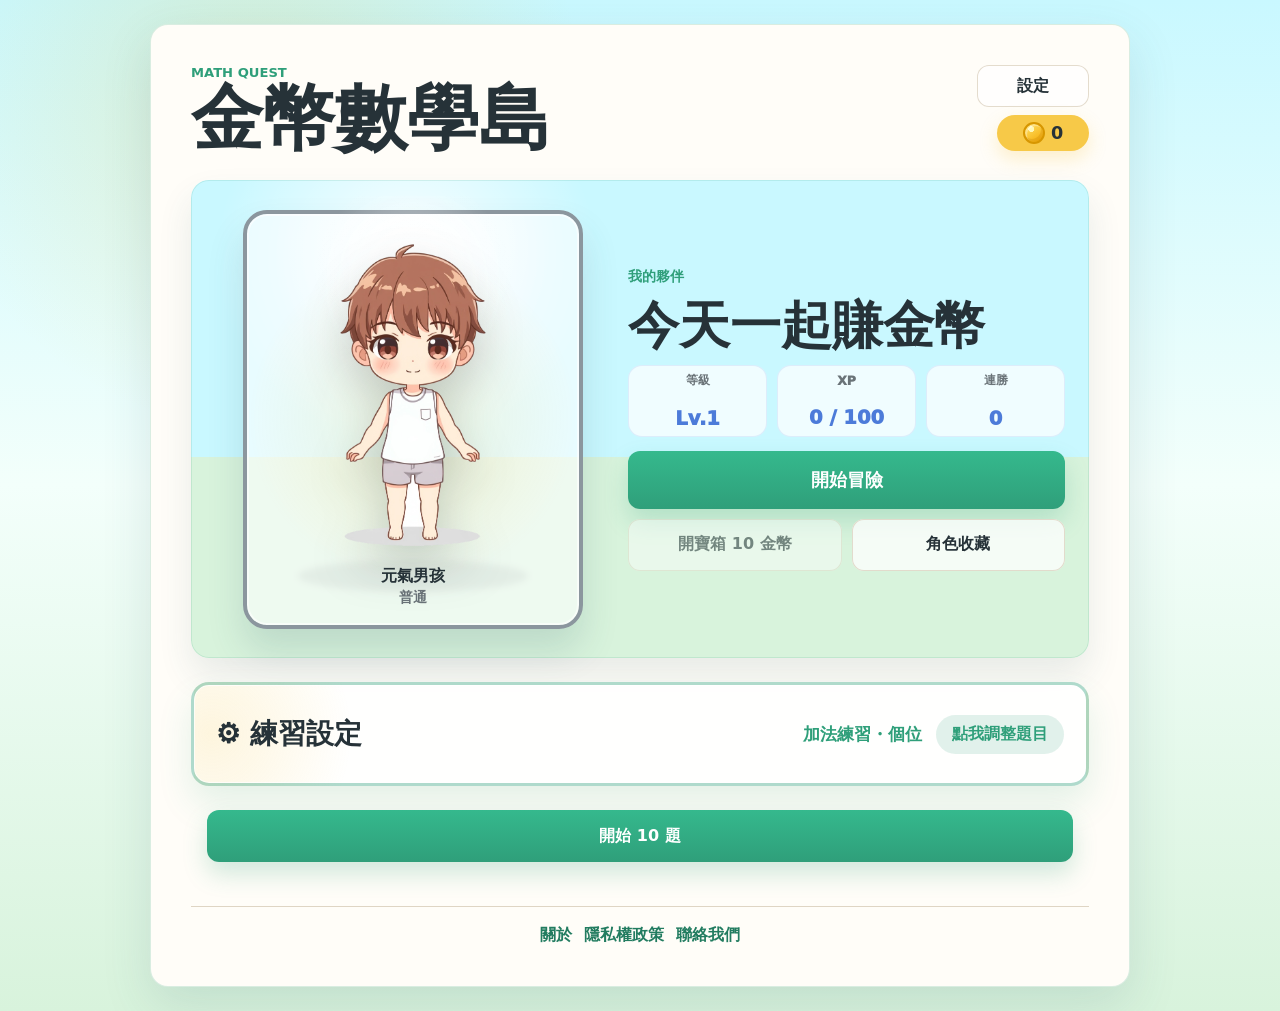
==== commit d20a4f7e: "Update game assets and gacha systems" ====
--- a/index.html
+++ b/index.html
@@ -3,7 +3,7 @@
   <head>
     <meta charset="utf-8" />
     <meta name="viewport" content="width=device-width, initial-scale=1" />
-    <title>數學練習</title>
+    <title>金幣數學島</title>
     <link rel="stylesheet" href="style.css" />
   </head>
   <body>
@@ -11,17 +11,60 @@
       <section class="practice-panel" aria-labelledby="app-title">
         <div class="topbar">
           <div>
-            <p class="eyebrow">Math Practice</p>
-            <h1 id="app-title">數學練習</h1>
+            <p class="eyebrow">Math Quest</p>
+            <h1 id="app-title">金幣數學島</h1>
           </div>
           <div class="top-actions">
-            <button class="secondary-button compact-button" id="characterButton" type="button">角色</button>
             <button class="secondary-button compact-button" id="settingsButton" type="button">設定</button>
             <div class="top-coin" id="coinText" aria-label="目前金幣">🪙 0</div>
           </div>
         </div>
 
         <section class="setup-view" id="setupView">
+          <section class="lobby-hero" id="lobbyHero">
+            <div class="lobby-stage">
+              <div class="lobby-character-card rarity-common" id="lobbyCharacterCard">
+                <div class="lobby-character-media" id="lobbyCharacterMedia">
+                  <img id="lobbyCharacterImage" src="assets/characters/boy_basic_display.png" alt="目前角色" />
+                </div>
+                <div class="lobby-character-meta">
+                  <strong id="lobbyCharacterName">元氣男孩</strong>
+                  <span id="lobbyCharacterRarity">普通</span>
+                </div>
+              </div>
+            </div>
+            <div class="lobby-info">
+              <p class="lobby-kicker">我的夥伴</p>
+              <h2>今天一起賺金幣</h2>
+              <div class="lobby-stats">
+                <div>
+                  <span>等級</span>
+                  <strong id="lobbyLevelText">Lv.1</strong>
+                </div>
+                <div>
+                  <span>XP</span>
+                  <strong id="lobbyXpText">0 / 100</strong>
+                </div>
+                <div>
+                  <span>連勝</span>
+                  <strong id="lobbyStreakText">0</strong>
+                </div>
+              </div>
+              <div class="lobby-actions">
+                <button class="primary-button" id="lobbyStartButton" type="button">開始冒險</button>
+                <button class="secondary-button" id="lobbyChestButton" type="button">開寶箱 10 金幣</button>
+                <button class="secondary-button" id="lobbyCharacterButton" type="button">角色收藏</button>
+              </div>
+            </div>
+          </section>
+
+          <details class="practice-settings-panel" id="practiceSettingsPanel">
+            <summary>
+              <span class="settings-summary-title">⚙ 練習設定</span>
+              <strong id="practiceSummaryText">加法練習・個位</strong>
+              <em>點我調整題目</em>
+            </summary>
+
           <div class="field-group">
             <h2>選擇練習</h2>
             <div class="mode-grid" role="radiogroup" aria-label="練習模式">
@@ -189,7 +232,10 @@
             <div id="dailySummary">今天還沒完成練習</div>
           </div>
 
-          <button class="primary-button" id="startButton" type="button">開始 10 題</button>
+          </details>
+
+          <button class="primary-button setup-start-button" id="startButton" type="button">開始 10 題</button>
+          <button class="primary-button setup-start-button setup-start-button-bottom" id="bottomStartButton" type="button">開始 10 題</button>
         </section>
 
         <section class="settings-view hidden" id="settingsView">
@@ -211,7 +257,7 @@
           </label>
           <div class="version-card">
             <span>版本</span>
-            <strong>v2.4.1</strong>
+              <strong>v2.8.0</strong>
           </div>
         </section>
 
@@ -244,11 +290,11 @@
 
             <div class="character-choice" id="characterChoice">
               <button class="character-choice-card" type="button" data-character="boy">
-                <img class="choice-character-image" src="assets/characters/cards/boy.png" alt="小男孩" />
+                <img class="choice-character-image choice-character-boy" src="assets/characters/boy_basic_display.png" alt="小男孩" />
                 <strong>小男孩</strong>
               </button>
               <button class="character-choice-card" type="button" data-character="girl">
-                <img class="choice-character-image" src="assets/characters/cards/girl.png" alt="小女孩" />
+                <img class="choice-character-image choice-character-girl" src="assets/characters/girl_basic_display.png" alt="小女孩" />
                 <strong>小女孩</strong>
               </button>
             </div>
@@ -257,22 +303,31 @@
               <div class="avatar-stage" id="avatarStage" aria-label="角色預覽"></div>
               <div class="character-actions">
                 <button class="secondary-button compact-button" id="changeCharacterButton" type="button">換角色</button>
-                <p id="chestMessage">完成 10 題可獲得 1G。</p>
+                <p id="chestMessage">完成 10 題可獲得金幣與 XP。</p>
               </div>
               <div class="chest-panel">
-                <button class="primary-button compact-button" id="openChestButton" type="button">開寶箱 50 金幣</button>
-                <p>收集完整角色，不再疊裝備。</p>
-              </div>
-              <div class="inventory-panel">
-                <h3>角色收藏</h3>
+                <button class="primary-button compact-button" id="openChestButton" type="button">開寶箱 10 金幣</button>
+                <p>開寶箱收集裝備，裝備後切換造型。</p>
+              </div>
+              <div class="item-panel">
+                <h3>物品</h3>
+                <div class="item-grid" id="itemGrid"></div>
+              </div>
+              <details class="inventory-panel catalog-panel">
+                <summary>
+                  <h3>角色收藏</h3>
+                  <span>圖鑑</span>
+                </summary>
                 <div class="inventory-grid" id="inventoryGrid"></div>
-              </div>
-              <div class="gm-panel">
+              </details>
+              <div class="gm-panel gm-panel-hidden" aria-hidden="true">
                 <h3>GM 測試</h3>
                 <div class="gm-actions">
                   <button class="secondary-button compact-button" id="gmAddCoinsButton" type="button">+10G</button>
+                  <button class="secondary-button compact-button" id="gmLevelUpButton" type="button">等級 +1</button>
                   <button class="secondary-button compact-button" id="gmUnlockAllButton" type="button">解鎖全部</button>
                   <button class="secondary-button compact-button" id="gmOpenChestButton" type="button">測試寶箱</button>
+                  <button class="secondary-button compact-button" id="gmCycleMonsterButton" type="button">怪物 +1</button>
                   <button class="secondary-button compact-button" id="gmResetCharacterButton" type="button">重置角色</button>
                 </div>
               </div>
@@ -380,7 +435,7 @@
             <p class="reward-kicker">回合獎勵</p>
             <h2 id="rewardChestTitle">獲得寶箱！</h2>
             <button class="reward-chest-button" id="rewardChestButton" type="button" aria-label="點擊開啟寶箱">
-              <span class="reward-chest-icon" aria-hidden="true">🎁</span>
+              <img class="reward-chest-image" id="rewardChestImage" src="assets/ui/chest/chest_1_display.png" alt="" aria-hidden="true" />
             </button>
             <p class="reward-chest-hint" id="rewardChestHint">點擊寶箱開啟</p>
             <div class="reward-chest-result hidden" id="rewardChestResult"></div>
--- a/style.css
+++ b/style.css
@@ -1,16 +1,19 @@
 :root {
   color-scheme: light;
-  --bg: #f7f2e7;
+  --bg: #eafcff;
   --panel: #fffdf8;
   --ink: #263238;
   --muted: #6a7378;
   --line: #dfd5c4;
-  --green: #2f8f6f;
-  --green-dark: #227157;
-  --coral: #e96f55;
+  --sky: #c9f8ff;
+  --mint: #d8f3dc;
+  --green: #2f9f7a;
+  --green-dark: #227c60;
+  --coral: #ff7a66;
   --yellow: #f7c948;
   --blue: #4c7bd9;
-  --shadow: 0 18px 50px rgba(63, 49, 28, 0.14);
+  --purple: #9c5cff;
+  --shadow: 0 18px 50px rgba(49, 93, 104, 0.14);
   font-family: "Segoe UI", system-ui, -apple-system, BlinkMacSystemFont, sans-serif;
 }
 
@@ -22,8 +25,8 @@
   margin: 0;
   min-height: 100vh;
   background:
-    linear-gradient(135deg, rgba(247, 201, 72, 0.24), transparent 34%),
-    linear-gradient(315deg, rgba(76, 123, 217, 0.16), transparent 38%),
+    radial-gradient(circle at 20% 10%, rgba(247, 201, 72, 0.24), transparent 24%),
+    linear-gradient(180deg, var(--sky) 0%, #f3fffb 48%, var(--mint) 100%),
     var(--bg);
   color: var(--ink);
 }
@@ -44,8 +47,8 @@
 .practice-panel {
   width: min(980px, 100%);
   background: var(--panel);
-  border: 1px solid var(--line);
-  border-radius: 8px;
+  border: 1px solid rgba(47, 159, 122, 0.18);
+  border-radius: 18px;
   box-shadow: var(--shadow);
   padding: clamp(20px, 4vw, 40px);
 }
@@ -65,11 +68,11 @@
 
 .top-actions {
   display: grid;
-  grid-template-columns: repeat(2, minmax(72px, 1fr));
+  grid-template-columns: minmax(86px, 1fr);
   align-items: start;
   justify-items: stretch;
   gap: 8px;
-  min-width: 176px;
+  min-width: 112px;
 }
 
 .eyebrow {
@@ -154,6 +157,37 @@
   text-shadow: 0 2px 0 rgba(255, 255, 255, 0.8);
 }
 
+.perfect-bonus-pop {
+  position: fixed;
+  z-index: 60;
+  display: grid;
+  place-items: center;
+  gap: 2px;
+  min-width: 150px;
+  padding: 10px 18px;
+  border: 3px solid #f7c948;
+  border-radius: 999px;
+  background:
+    radial-gradient(circle at 50% 0%, rgba(255, 255, 255, 0.95), transparent 34%),
+    linear-gradient(135deg, #fff7bf, #ffd958);
+  color: #6b4100;
+  font-weight: 950;
+  box-shadow:
+    0 0 0 8px rgba(247, 201, 72, 0.18),
+    0 16px 30px rgba(154, 97, 0, 0.22);
+  transform: translate(-50%, -50%) scale(0.8);
+  pointer-events: none;
+  animation: perfectBonusPop 1.5s ease forwards;
+}
+
+.perfect-bonus-pop span {
+  font-size: 0.82rem;
+}
+
+.perfect-bonus-pop strong {
+  font-size: 1.6rem;
+}
+
 .setup-view,
 .settings-view,
 .character-view,
@@ -163,6 +197,253 @@
 .result-view {
   display: grid;
   gap: 24px;
+}
+
+.lobby-hero {
+  display: grid;
+  grid-template-columns: minmax(260px, 0.95fr) minmax(300px, 1.05fr);
+  gap: 18px;
+  align-items: stretch;
+  border-radius: 18px;
+  padding: clamp(16px, 3vw, 24px);
+  background:
+    radial-gradient(circle at 24% 16%, rgba(255, 255, 255, 0.92), transparent 24%),
+    linear-gradient(180deg, #c9f8ff 0 58%, #d8f3dc 58% 100%);
+  box-shadow:
+    inset 0 0 0 1px rgba(47, 159, 122, 0.14),
+    0 18px 34px rgba(49, 93, 104, 0.11);
+}
+
+.lobby-stage {
+  min-height: 430px;
+  display: grid;
+  place-items: center;
+  position: relative;
+}
+
+.lobby-stage::after {
+  content: "";
+  position: absolute;
+  left: 50%;
+  bottom: 42px;
+  width: 230px;
+  height: 32px;
+  border-radius: 50%;
+  background: rgba(38, 50, 56, 0.14);
+  filter: blur(3px);
+  transform: translateX(-50%);
+}
+
+.lobby-character-card {
+  position: relative;
+  z-index: 1;
+  width: min(340px, 100%);
+  display: grid;
+  justify-items: center;
+  gap: 8px;
+  border: 4px solid #8b969e;
+  border-radius: 24px;
+  padding: 18px;
+  background:
+    radial-gradient(circle at 50% 8%, rgba(255, 255, 255, 0.92), transparent 34%),
+    rgba(255, 255, 255, 0.58);
+  box-shadow:
+    0 22px 36px rgba(49, 93, 104, 0.16),
+    inset 0 0 0 2px rgba(255, 255, 255, 0.62);
+  animation: lobbyFloat 2.8s ease-in-out infinite;
+  cursor: pointer;
+}
+
+.lobby-character-card::before {
+  content: "";
+  position: absolute;
+  inset: -18px;
+  z-index: -1;
+  border-radius: 30px;
+  background:
+    radial-gradient(circle at 50% 18%, rgba(255, 255, 255, 0.68), transparent 24%),
+    radial-gradient(circle at 50% 50%, rgba(247, 201, 72, 0.18), transparent 58%);
+  opacity: 0.95;
+}
+
+.lobby-character-media {
+  display: grid;
+  place-items: center;
+  width: 100%;
+}
+
+.lobby-character-card img,
+.lobby-character-asset {
+  width: min(282px, 100%);
+  height: 326px;
+  object-fit: contain;
+  filter: drop-shadow(0 20px 22px rgba(35, 48, 55, 0.22));
+}
+
+.lobby-character-card video,
+.character-video {
+  background: transparent;
+}
+
+.character-video:not(.is-playing) {
+  object-position: center;
+}
+
+.lobby-character-card.rarity-rare {
+  border-color: var(--blue);
+  box-shadow: 0 0 28px rgba(76, 123, 217, 0.28);
+}
+
+.lobby-character-card.rarity-epic {
+  border-color: var(--purple);
+  box-shadow: 0 0 34px rgba(156, 92, 255, 0.34);
+}
+
+.lobby-character-card.rarity-legendary {
+  border-color: var(--yellow);
+  box-shadow: 0 0 40px rgba(247, 201, 72, 0.48);
+}
+
+.lobby-character-meta {
+  display: grid;
+  justify-items: center;
+  gap: 2px;
+  font-weight: 950;
+}
+
+.lobby-character-meta span {
+  color: var(--muted);
+  font-size: 0.86rem;
+}
+
+.lobby-info {
+  display: grid;
+  align-content: center;
+  gap: 14px;
+}
+
+.lobby-kicker {
+  margin: 0;
+  color: var(--green);
+  font-size: 0.86rem;
+  font-weight: 950;
+}
+
+.lobby-info h2 {
+  margin: 0;
+  font-size: clamp(1.8rem, 5vw, 3.2rem);
+  line-height: 1;
+}
+
+.lobby-stats {
+  display: grid;
+  grid-template-columns: repeat(3, minmax(0, 1fr));
+  gap: 10px;
+}
+
+.lobby-stats div {
+  min-height: 72px;
+  display: grid;
+  place-items: center;
+  gap: 3px;
+  border-radius: 14px;
+  background: rgba(255, 255, 255, 0.72);
+  box-shadow: inset 0 0 0 1px rgba(76, 123, 217, 0.12);
+}
+
+.lobby-stats span {
+  color: var(--muted);
+  font-size: 0.78rem;
+  font-weight: 950;
+}
+
+.lobby-stats strong {
+  color: var(--blue);
+  font-size: 1.22rem;
+  font-weight: 950;
+}
+
+.lobby-actions {
+  display: grid;
+  grid-template-columns: 1fr 1fr;
+  gap: 10px;
+}
+
+.lobby-actions .primary-button {
+  grid-column: 1 / -1;
+  min-height: 58px;
+  font-size: 1.1rem;
+}
+
+.practice-settings-panel {
+  display: grid;
+  gap: 18px;
+  border: 3px solid rgba(47, 159, 122, 0.38);
+  border-radius: 18px;
+  background:
+    radial-gradient(circle at 2% 50%, rgba(247, 201, 72, 0.18), transparent 16%),
+    rgba(255, 255, 255, 0.86);
+  box-shadow:
+    inset 0 0 0 1px rgba(255, 255, 255, 0.7),
+    0 18px 34px rgba(47, 159, 122, 0.13);
+}
+
+.practice-settings-panel summary {
+  min-height: 98px;
+  display: grid;
+  grid-template-columns: 1fr auto auto;
+  align-items: center;
+  gap: 14px;
+  padding: 0 22px;
+  color: var(--ink);
+  cursor: pointer;
+  font-weight: 950;
+}
+
+.practice-settings-panel summary:hover {
+  background: rgba(47, 159, 122, 0.05);
+}
+
+.practice-settings-panel summary::marker {
+  color: var(--green);
+}
+
+.settings-summary-title {
+  font-size: clamp(1.35rem, 3.5vw, 1.72rem);
+}
+
+.practice-settings-panel summary strong {
+  color: var(--green);
+  font-size: 1.08rem;
+}
+
+.practice-settings-panel summary em {
+  border-radius: 999px;
+  padding: 9px 16px;
+  background: rgba(47, 159, 122, 0.14);
+  color: var(--green);
+  font-size: 0.98rem;
+  font-style: normal;
+  font-weight: 950;
+}
+
+.practice-settings-panel > .field-group,
+.practice-settings-panel > .daily-card {
+  margin-inline: 16px;
+}
+
+.practice-settings-panel > .daily-card {
+  margin-bottom: 16px;
+}
+
+.setup-start-button {
+  display: none;
+}
+
+.setup-start-button-bottom {
+  display: block;
+  margin: 0 16px 16px;
+  width: calc(100% - 32px);
 }
 
 .field-group {
@@ -250,24 +531,35 @@
 }
 
 .character-choice-card {
-  min-height: 148px;
+  min-height: 188px;
   display: grid;
   place-items: center;
-  gap: 10px;
-  border: 2px solid var(--line);
-  border-radius: 8px;
-  background: #ffffff;
+  gap: 8px;
+  border: 1px solid rgba(47, 143, 111, 0.16);
+  border-radius: 14px;
+  background:
+    radial-gradient(circle at 50% 28%, rgba(255, 255, 255, 0.92), transparent 30%),
+    linear-gradient(180deg, rgba(255, 255, 255, 0.58), rgba(216, 243, 220, 0.28));
   color: var(--ink);
   font-weight: 950;
   cursor: pointer;
+  box-shadow: inset 0 0 0 1px rgba(255, 255, 255, 0.54);
 }
 
 .choice-character-image {
-  width: min(180px, 100%);
-  height: 164px;
+  width: min(190px, 100%);
+  height: 190px;
   object-fit: contain;
   display: block;
   filter: drop-shadow(0 12px 16px rgba(38, 50, 56, 0.16));
+}
+
+.choice-character-boy {
+  transform: none;
+}
+
+.choice-character-girl {
+  transform: none;
 }
 
 .character-dashboard {
@@ -334,20 +626,40 @@
   justify-items: center;
   gap: 8px;
   margin: 0;
-  border: 3px solid rgba(112, 124, 132, 0.38);
+  border: 4px solid rgba(112, 124, 132, 0.7);
   border-radius: 12px;
   padding: 14px 14px 12px;
   background: rgba(255, 255, 255, 0.58);
+  cursor: pointer;
+}
+
+.avatar-complete-card.rarity-common {
+  border-color: #8b969e;
+  box-shadow:
+    0 0 0 5px rgba(139, 150, 158, 0.14),
+    0 12px 28px rgba(35, 48, 55, 0.12);
 }
 
 .avatar-complete-card.rarity-rare {
-  border-color: rgba(76, 123, 217, 0.7);
-  box-shadow: 0 0 22px rgba(76, 123, 217, 0.2);
+  border-color: #4c7bd9;
+  box-shadow:
+    0 0 0 5px rgba(76, 123, 217, 0.16),
+    0 0 30px rgba(76, 123, 217, 0.34);
+}
+
+.avatar-complete-card.rarity-epic {
+  border-color: #9c5cff;
+  box-shadow:
+    0 0 0 5px rgba(156, 92, 255, 0.18),
+    0 0 36px rgba(156, 92, 255, 0.42);
 }
 
 .avatar-complete-card.rarity-legendary {
-  border-color: rgba(247, 201, 72, 0.95);
-  box-shadow: 0 0 34px rgba(247, 201, 72, 0.38);
+  border-color: #f7c948;
+  box-shadow:
+    0 0 0 6px rgba(247, 201, 72, 0.2),
+    0 0 42px rgba(247, 201, 72, 0.58),
+    inset 0 0 18px rgba(247, 201, 72, 0.12);
 }
 
 .avatar-complete-card figcaption {
@@ -360,6 +672,39 @@
 .avatar-complete-card figcaption span {
   color: var(--muted);
   font-size: 0.82rem;
+}
+
+.character-tap-burst {
+  animation: characterTapBurst 0.72s cubic-bezier(0.2, 1.35, 0.3, 1);
+}
+
+.avatar-complete-card.character-tap-burst {
+  animation: characterTapBurst 0.72s cubic-bezier(0.2, 1.35, 0.3, 1);
+}
+
+.lobby-character-card.character-tap-burst {
+  animation:
+    characterTapBurst 0.72s cubic-bezier(0.2, 1.35, 0.3, 1),
+    lobbyFloat 2.8s ease-in-out infinite;
+}
+
+@keyframes characterTapBurst {
+  0% {
+    transform: translateY(0) scale(1);
+    filter: brightness(1);
+  }
+  38% {
+    transform: translateY(-12px) scale(1.05);
+    filter: brightness(1.14);
+  }
+  68% {
+    transform: translateY(3px) scale(0.985);
+    filter: brightness(1.06);
+  }
+  100% {
+    transform: translateY(0) scale(1);
+    filter: brightness(1);
+  }
 }
 
 .character-layer {
@@ -446,13 +791,13 @@
 }
 
 .reward-chest-card {
-  width: min(92vw, 420px);
+  width: min(94vw, 520px);
   display: grid;
   justify-items: center;
-  gap: 14px;
+  gap: 16px;
   border: 3px solid rgba(247, 201, 72, 0.72);
   border-radius: 12px;
-  padding: 24px;
+  padding: 26px 30px 30px;
   background:
     radial-gradient(circle at 50% 6%, rgba(255, 236, 138, 0.55), transparent 36%),
     linear-gradient(180deg, #ffffff, #fff6df);
@@ -474,18 +819,16 @@
 }
 
 .reward-chest-button {
-  width: 142px;
-  height: 122px;
+  width: min(380px, 82vw);
+  height: 270px;
   display: grid;
   place-items: center;
   border: 0;
-  border-radius: 24px;
-  background:
-    radial-gradient(circle at 50% 18%, rgba(255, 255, 255, 0.9), transparent 18%),
-    linear-gradient(160deg, #ffdf6d, #f7a72c 55%, #c86b18);
+  border-radius: 28px;
+  background: transparent;
   box-shadow:
-    0 0 0 8px rgba(247, 201, 72, 0.16),
-    0 18px 34px rgba(200, 107, 24, 0.26);
+    0 0 0 10px rgba(247, 201, 72, 0.1),
+    0 20px 38px rgba(200, 107, 24, 0.2);
   cursor: pointer;
   animation: chestBounce 1.15s ease-in-out infinite, chestGlow 1.6s ease-in-out infinite;
 }
@@ -495,15 +838,39 @@
 }
 
 .reward-chest-button.opened {
-  animation: chestOpen 0.32s ease-out forwards;
+  animation: chestOpen 0.36s ease-out forwards, chestRevealGlow 0.95s ease-in-out infinite;
 }
 
 .reward-chest-button.opening {
   animation: chestShake 0.12s linear infinite, chestGlow 0.7s ease-in-out infinite;
 }
 
+.reward-chest-button.stage-2 {
+  animation: chestPop 0.28s ease-out both, chestGlow 0.7s ease-in-out infinite;
+}
+
+.reward-chest-button.stage-3 {
+  animation: chestPowerShake 0.16s linear infinite, chestGlow 0.5s ease-in-out infinite;
+}
+
+.reward-chest-button.stage-4 {
+  animation: chestOpen 0.36s ease-out both, chestRevealGlow 0.72s ease-in-out infinite;
+}
+
 .reward-chest-overlay.is-opening .reward-chest-card {
   box-shadow: 0 26px 74px rgba(247, 201, 72, 0.24);
+}
+
+.reward-chest-overlay.is-epic .reward-chest-card {
+  border-color: #9c5cff;
+  background:
+    radial-gradient(circle at 50% 12%, rgba(218, 192, 255, 0.96), transparent 34%),
+    radial-gradient(circle at 18% 22%, rgba(255, 255, 255, 0.9), transparent 10%),
+    linear-gradient(180deg, #ffffff, #f0e5ff);
+  box-shadow:
+    0 0 0 10px rgba(156, 92, 255, 0.16),
+    0 0 48px rgba(156, 92, 255, 0.5),
+    0 28px 82px rgba(91, 45, 154, 0.28);
 }
 
 .reward-chest-overlay.is-legendary .reward-chest-card {
@@ -518,18 +885,40 @@
     0 28px 82px rgba(176, 102, 0, 0.32);
 }
 
-.reward-chest-icon {
-  font-size: 4.5rem;
-  line-height: 1;
-  filter: drop-shadow(0 8px 8px rgba(110, 63, 20, 0.22));
+.reward-chest-image {
+  width: min(360px, 100%);
+  height: min(260px, 100%);
+  display: block;
+  object-fit: contain;
+  filter:
+    drop-shadow(0 18px 18px rgba(110, 63, 20, 0.24))
+    drop-shadow(0 0 14px rgba(247, 201, 72, 0.16));
+  transform-origin: 50% 76%;
+  transition: filter 0.22s ease, transform 0.22s ease;
+}
+
+.reward-chest-button.stage-2 .reward-chest-image,
+.reward-chest-button.stage-3 .reward-chest-image {
+  filter:
+    drop-shadow(0 20px 20px rgba(110, 63, 20, 0.25))
+    drop-shadow(0 0 24px rgba(247, 201, 72, 0.38));
+}
+
+.reward-chest-button.stage-4 .reward-chest-image,
+.reward-chest-button.opened .reward-chest-image {
+  transform: scale(1.14);
+  filter:
+    drop-shadow(0 22px 22px rgba(110, 63, 20, 0.22))
+    drop-shadow(0 0 34px rgba(247, 201, 72, 0.68))
+    drop-shadow(0 0 56px rgba(255, 244, 148, 0.42));
 }
 
 .reward-chest-result {
   min-width: min(100%, 280px);
   display: grid;
   gap: 4px;
-  border: 2px solid rgba(35, 48, 55, 0.12);
-  border-radius: 10px;
+  border: 4px solid rgba(35, 48, 55, 0.12);
+  border-radius: 14px;
   padding: 14px;
   background: #ffffff;
   animation: rewardPop 0.22s ease-out;
@@ -560,9 +949,33 @@
   filter: drop-shadow(0 16px 18px rgba(38, 50, 56, 0.2));
 }
 
+.reward-item-image,
+.reward-item-icon {
+  width: 178px;
+  height: 178px;
+  justify-self: center;
+  object-fit: contain;
+  border-radius: 24px;
+  filter: drop-shadow(0 16px 18px rgba(38, 50, 56, 0.2));
+}
+
+.reward-item-icon {
+  display: grid;
+  place-items: center;
+  background:
+    radial-gradient(circle at 35% 24%, rgba(255, 255, 255, 0.94), transparent 30%),
+    linear-gradient(145deg, #fff4c8, #f4c02f);
+  color: #825000;
+  font-size: 4rem;
+  font-weight: 950;
+}
+
 .reward-chest-result.rarity-common {
-  border-color: rgba(112, 124, 132, 0.42);
+  border-color: #8b969e;
   color: #707c84;
+  box-shadow:
+    0 0 0 5px rgba(139, 150, 158, 0.14),
+    0 12px 24px rgba(35, 48, 55, 0.1);
 }
 
 .reward-chest-result.rarity-common span {
@@ -570,17 +983,34 @@
 }
 
 .reward-chest-result.rarity-rare {
-  border-color: rgba(76, 123, 217, 0.65);
+  border-color: #4c7bd9;
   color: var(--blue);
-  box-shadow: 0 0 28px rgba(76, 123, 217, 0.24);
+  box-shadow:
+    0 0 0 5px rgba(76, 123, 217, 0.16),
+    0 0 34px rgba(76, 123, 217, 0.38);
 }
 
 .reward-chest-result.rarity-rare span {
   color: var(--blue);
 }
 
+.reward-chest-result.rarity-epic {
+  border-color: #9c5cff;
+  color: #7e3ff2;
+  transform: scale(1.03);
+  box-shadow:
+    0 0 0 5px rgba(156, 92, 255, 0.18),
+    0 0 38px rgba(156, 92, 255, 0.48),
+    inset 0 0 18px rgba(156, 92, 255, 0.08);
+}
+
+.reward-chest-result.rarity-epic span {
+  color: #7e3ff2;
+  text-shadow: 0 0 16px rgba(156, 92, 255, 0.62);
+}
+
 .reward-chest-result.rarity-legendary {
-  border-color: rgba(247, 201, 72, 0.9);
+  border-color: #f7c948;
   color: #d89a00;
   transform: scale(1.06);
   box-shadow:
@@ -599,6 +1029,12 @@
   text-shadow: 0 0 10px rgba(117, 167, 255, 0.65);
 }
 
+.reward-chest-result.rarity-epic strong {
+  font-size: 1.52rem;
+  color: #7e3ff2;
+  text-shadow: 0 0 18px rgba(156, 92, 255, 0.72);
+}
+
 .reward-chest-result.rarity-legendary strong {
   font-size: 1.7rem;
   color: #d89a00;
@@ -658,14 +1094,274 @@
   margin-bottom: 0;
 }
 
+.catalog-panel {
+  border: 2px solid rgba(139, 150, 158, 0.22);
+  border-radius: 14px;
+  padding: 0;
+  background: rgba(255, 255, 255, 0.58);
+}
+
+.catalog-panel summary {
+  min-height: 58px;
+  display: flex;
+  align-items: center;
+  justify-content: space-between;
+  gap: 12px;
+  padding: 0 14px;
+  cursor: pointer;
+  color: var(--ink);
+  font-weight: 950;
+}
+
+.catalog-panel summary span {
+  border-radius: 999px;
+  padding: 6px 12px;
+  background: rgba(139, 150, 158, 0.12);
+  color: var(--muted);
+  font-size: 0.82rem;
+}
+
+.catalog-panel .inventory-grid {
+  padding: 0 12px 12px;
+}
+
+.item-panel {
+  display: grid;
+  gap: 10px;
+  border: 2px solid rgba(47, 159, 122, 0.24);
+  border-radius: 14px;
+  padding: 14px;
+  background:
+    radial-gradient(circle at 10% 0%, rgba(247, 201, 72, 0.12), transparent 26%),
+    rgba(255, 255, 255, 0.62);
+}
+
+.item-grid {
+  display: grid;
+  gap: 12px;
+}
+
+.item-rarity-group {
+  border: 2px solid rgba(139, 150, 158, 0.28);
+  border-radius: 14px;
+  background: rgba(255, 255, 255, 0.72);
+  overflow: hidden;
+}
+
+.item-rarity-group summary {
+  display: flex;
+  align-items: center;
+  justify-content: space-between;
+  gap: 12px;
+  padding: 10px 12px;
+  cursor: pointer;
+  list-style: none;
+}
+
+.item-rarity-group summary::-webkit-details-marker {
+  display: none;
+}
+
+.item-rarity-group summary strong {
+  color: var(--ink);
+  font-size: 0.98rem;
+}
+
+.item-rarity-group summary span {
+  min-width: 52px;
+  border-radius: 999px;
+  padding: 5px 10px;
+  background: rgba(139, 150, 158, 0.14);
+  color: #667078;
+  text-align: center;
+  font-weight: 950;
+}
+
+.item-rarity-group.rarity-rare {
+  border-color: rgba(76, 123, 217, 0.42);
+}
+
+.item-rarity-group.rarity-rare summary span {
+  background: rgba(76, 123, 217, 0.14);
+  color: #4c68d9;
+}
+
+.item-rarity-group.rarity-epic {
+  border-color: rgba(156, 92, 255, 0.46);
+}
+
+.item-rarity-group.rarity-epic summary span {
+  background: rgba(156, 92, 255, 0.16);
+  color: #7d42e8;
+}
+
+.item-rarity-group.rarity-legendary {
+  border-color: rgba(247, 201, 72, 0.72);
+}
+
+.item-rarity-group.rarity-legendary summary span {
+  background: rgba(247, 201, 72, 0.22);
+  color: #9a6100;
+}
+
+.item-rarity-grid {
+  display: grid;
+  grid-template-columns: repeat(auto-fill, minmax(148px, 1fr));
+  gap: 12px;
+  padding: 0 12px 12px;
+}
+
+.item-card {
+  min-height: 174px;
+  display: grid;
+  justify-items: center;
+  gap: 5px;
+  border: 3px solid #8b969e;
+  border-radius: 10px;
+  padding: 10px;
+  background: #ffffff;
+  color: var(--ink);
+  font-weight: 950;
+  cursor: pointer;
+  box-shadow: 0 0 0 4px rgba(139, 150, 158, 0.1);
+}
+
+.item-icon {
+  width: 78px;
+  height: 78px;
+  display: grid;
+  place-items: center;
+  border-radius: 18px;
+  background:
+    radial-gradient(circle at 34% 24%, rgba(255, 255, 255, 0.96), transparent 26%),
+    linear-gradient(145deg, #fff6df, #f7c948);
+  color: #7a4a00;
+  font-size: 2rem;
+  font-weight: 950;
+  box-shadow: 0 10px 18px rgba(154, 97, 0, 0.14);
+}
+
+.item-icon img {
+  width: 72px;
+  height: 72px;
+  object-fit: contain;
+  border-radius: 14px;
+}
+
+.item-icon-locked {
+  background:
+    radial-gradient(circle at 34% 24%, rgba(255, 255, 255, 0.72), transparent 30%),
+    linear-gradient(145deg, #eef1ef, #cfd7d4);
+  color: #687278;
+  font-size: 3.2rem;
+  box-shadow: inset 0 0 0 3px rgba(255, 255, 255, 0.55);
+}
+
+.item-card em,
+.item-card small {
+  color: var(--muted);
+  font-style: normal;
+  font-weight: 900;
+}
+
+.item-card.locked {
+  cursor: default;
+  opacity: 0.62;
+  filter: grayscale(0.7);
+}
+
+.item-card.equipped {
+  border-color: var(--green);
+  background: linear-gradient(180deg, #ffffff, rgba(47, 143, 111, 0.08));
+}
+
+.item-card.rarity-rare {
+  border-color: #4c7bd9;
+  box-shadow:
+    0 0 0 4px rgba(76, 123, 217, 0.14),
+    0 0 22px rgba(76, 123, 217, 0.22);
+}
+
+.item-card.rarity-epic {
+  border-color: #9c5cff;
+  box-shadow:
+    0 0 0 4px rgba(156, 92, 255, 0.16),
+    0 0 26px rgba(156, 92, 255, 0.3);
+}
+
+.item-card.rarity-legendary {
+  border-color: #f7c948;
+  box-shadow:
+    0 0 0 5px rgba(247, 201, 72, 0.18),
+    0 0 32px rgba(247, 201, 72, 0.42);
+}
+
 .inventory-grid {
   display: grid;
-  grid-auto-flow: column;
-  grid-auto-columns: minmax(168px, 1fr);
-  overflow-x: auto;
-  overscroll-behavior-inline: contain;
-  gap: 14px;
+  gap: 12px;
   padding-bottom: 6px;
+}
+
+.rarity-collection-group {
+  border: 2px solid rgba(139, 150, 158, 0.28);
+  border-radius: 14px;
+  background: rgba(255, 255, 255, 0.72);
+  overflow: hidden;
+}
+
+.rarity-collection-group summary {
+  min-height: 58px;
+  display: flex;
+  align-items: center;
+  justify-content: space-between;
+  gap: 12px;
+  padding: 0 14px;
+  cursor: pointer;
+  color: var(--ink);
+  font-weight: 950;
+}
+
+.rarity-collection-group summary strong {
+  min-width: 64px;
+  padding: 7px 12px;
+  border-radius: 999px;
+  background: rgba(139, 150, 158, 0.13);
+  text-align: center;
+}
+
+.rarity-character-grid {
+  display: grid;
+  grid-template-columns: repeat(auto-fill, minmax(148px, 1fr));
+  gap: 12px;
+  padding: 0 14px 14px;
+}
+
+.rarity-collection-group.rarity-rare {
+  border-color: rgba(76, 123, 217, 0.42);
+}
+
+.rarity-collection-group.rarity-rare summary strong {
+  color: #315ed0;
+  background: rgba(76, 123, 217, 0.12);
+}
+
+.rarity-collection-group.rarity-epic {
+  border-color: rgba(156, 92, 255, 0.48);
+}
+
+.rarity-collection-group.rarity-epic summary strong {
+  color: #7a3ce0;
+  background: rgba(156, 92, 255, 0.13);
+}
+
+.rarity-collection-group.rarity-legendary {
+  border-color: rgba(247, 201, 72, 0.78);
+  box-shadow: 0 10px 26px rgba(247, 201, 72, 0.12);
+}
+
+.rarity-collection-group.rarity-legendary summary strong {
+  color: #8a4d00;
+  background: rgba(247, 201, 72, 0.22);
 }
 
 .inventory-section {
@@ -710,6 +1406,12 @@
   background: linear-gradient(180deg, #ffffff, rgba(76, 123, 217, 0.08));
 }
 
+.inventory-item.rarity-epic {
+  border-color: rgba(156, 92, 255, 0.72);
+  background: linear-gradient(180deg, #ffffff, rgba(156, 92, 255, 0.12));
+  box-shadow: 0 8px 22px rgba(156, 92, 255, 0.16);
+}
+
 .inventory-item.rarity-legendary {
   border-color: rgba(247, 201, 72, 0.85);
   background: linear-gradient(180deg, #ffffff, rgba(247, 201, 72, 0.2));
@@ -739,25 +1441,51 @@
 }
 
 .collection-character-card {
-  min-width: 152px;
+  min-width: 0;
   min-height: 204px;
   display: grid;
   justify-items: center;
   gap: 5px;
-  border: 2px solid rgba(112, 124, 132, 0.42);
+  border: 3px solid #8b969e;
   border-radius: 10px;
   padding: 10px;
   background: #ffffff;
   color: var(--ink);
   font-weight: 950;
   cursor: pointer;
-}
-
-.collection-character-card img {
+  box-shadow: 0 0 0 4px rgba(139, 150, 158, 0.1);
+}
+
+.collection-character-image {
   width: 118px;
   height: 128px;
   object-fit: contain;
   filter: drop-shadow(0 10px 12px rgba(38, 50, 56, 0.16));
+}
+
+.placeholder-character,
+.locked-character-mark {
+  width: 118px;
+  height: 128px;
+  display: grid;
+  place-items: center;
+  border-radius: 14px;
+  background:
+    radial-gradient(circle at 50% 34%, rgba(255, 255, 255, 0.9), transparent 30%),
+    rgba(255, 255, 255, 0.64);
+  color: var(--muted);
+  font-size: 3.6rem;
+  font-weight: 950;
+}
+
+.locked-character-mark {
+  border: 3px dashed rgba(106, 115, 120, 0.32);
+}
+
+.character-image.placeholder-character {
+  width: min(235px, 100%);
+  height: 270px;
+  font-size: 6rem;
 }
 
 .collection-character-card em,
@@ -767,14 +1495,48 @@
   font-weight: 900;
 }
 
+.collection-character-card.locked {
+  cursor: default;
+  opacity: 0.72;
+}
+
+.collection-character-card:disabled {
+  cursor: default;
+}
+
+.collection-character-card:disabled:not(.locked) {
+  opacity: 1;
+}
+
+.collection-character-card.claimable {
+  cursor: pointer;
+  opacity: 1;
+  background: linear-gradient(180deg, #ffffff, rgba(247, 201, 72, 0.14));
+}
+
+.collection-character-card.claimable small {
+  color: var(--green);
+}
+
 .collection-character-card.rarity-rare {
-  border-color: rgba(76, 123, 217, 0.72);
-  box-shadow: 0 0 18px rgba(76, 123, 217, 0.14);
+  border-color: #4c7bd9;
+  box-shadow:
+    0 0 0 4px rgba(76, 123, 217, 0.14),
+    0 0 22px rgba(76, 123, 217, 0.28);
+}
+
+.collection-character-card.rarity-epic {
+  border-color: #9c5cff;
+  box-shadow:
+    0 0 0 4px rgba(156, 92, 255, 0.16),
+    0 0 26px rgba(156, 92, 255, 0.34);
 }
 
 .collection-character-card.rarity-legendary {
-  border-color: rgba(247, 201, 72, 0.95);
-  box-shadow: 0 0 24px rgba(247, 201, 72, 0.28);
+  border-color: #f7c948;
+  box-shadow:
+    0 0 0 5px rgba(247, 201, 72, 0.18),
+    0 0 32px rgba(247, 201, 72, 0.46);
 }
 
 .collection-character-card.equipped {
@@ -791,13 +1553,17 @@
   background: rgba(76, 123, 217, 0.06);
 }
 
+.gm-panel-hidden {
+  display: none;
+}
+
 .gm-panel h3 {
   margin-bottom: 0;
 }
 
 .gm-actions {
   display: grid;
-  grid-template-columns: repeat(4, minmax(0, 1fr));
+  grid-template-columns: repeat(auto-fit, minmax(112px, 1fr));
   gap: 8px;
 }
 
@@ -1128,15 +1894,16 @@
 .secondary-button {
   min-height: 52px;
   border: 0;
-  border-radius: 8px;
+  border-radius: 12px;
   padding: 0 20px;
   font-weight: 900;
   cursor: pointer;
 }
 
 .primary-button {
-  background: var(--green);
+  background: linear-gradient(180deg, #35b98d, var(--green));
   color: white;
+  box-shadow: 0 12px 24px rgba(47, 159, 122, 0.22);
 }
 
 .primary-button:hover {
@@ -1144,8 +1911,9 @@
 }
 
 .secondary-button {
-  background: #f0e7d7;
+  background: rgba(255, 255, 255, 0.76);
   color: var(--ink);
+  box-shadow: inset 0 0 0 1px rgba(223, 213, 196, 0.82);
 }
 
 .secondary-button:disabled,
@@ -1381,6 +2149,11 @@
   height: auto;
   overflow: visible;
   filter: drop-shadow(0 18px 16px rgba(35, 48, 55, 0.18));
+}
+
+.monster-image {
+  max-height: 214px;
+  object-fit: contain;
 }
 
 .monster-shadow {
@@ -1974,6 +2747,47 @@
     justify-items: stretch;
   }
 
+  .lobby-hero {
+    grid-template-columns: 1fr;
+  }
+
+  .lobby-stage {
+    min-height: 360px;
+  }
+
+  .lobby-character-card {
+    width: min(300px, 100%);
+  }
+
+  .lobby-character-card img {
+    height: 286px;
+  }
+
+  .lobby-actions,
+  .lobby-stats {
+    grid-template-columns: 1fr;
+  }
+
+  .practice-settings-panel summary {
+    grid-template-columns: 1fr;
+    align-content: center;
+  }
+
+  .reward-chest-card {
+    width: min(94vw, 420px);
+    padding: 22px 18px 24px;
+  }
+
+  .reward-chest-button {
+    width: min(310px, 82vw);
+    height: 220px;
+  }
+
+  .reward-chest-image {
+    width: min(300px, 100%);
+    height: min(214px, 100%);
+  }
+
   .top-coin {
     justify-self: stretch;
   }
@@ -2005,7 +2819,15 @@
   }
 
   .inventory-grid {
-    grid-template-columns: repeat(3, minmax(0, 1fr));
+    grid-template-columns: 1fr;
+  }
+
+  .rarity-character-grid {
+    grid-template-columns: repeat(2, minmax(0, 1fr));
+  }
+
+  .item-grid {
+    grid-template-columns: repeat(2, minmax(0, 1fr));
   }
 
   .inventory-section-grid,
@@ -2223,7 +3045,15 @@
   }
 
   .inventory-grid {
-    grid-template-columns: repeat(2, minmax(0, 1fr));
+    grid-template-columns: 1fr;
+  }
+
+  .rarity-character-grid {
+    grid-template-columns: 1fr;
+  }
+
+  .item-grid {
+    grid-template-columns: 1fr;
   }
 
   .inventory-section-grid,
@@ -2380,6 +3210,36 @@
   }
 }
 
+@keyframes perfectBonusPop {
+  0% {
+    opacity: 0;
+    transform: translate(-50%, -50%) scale(0.72) rotate(-4deg);
+  }
+  18% {
+    opacity: 1;
+    transform: translate(-50%, -64%) scale(1.12) rotate(2deg);
+  }
+  72% {
+    opacity: 1;
+    transform: translate(-50%, -74%) scale(1) rotate(0);
+  }
+  100% {
+    opacity: 0;
+    transform: translate(-50%, -92%) scale(0.92) rotate(0);
+  }
+}
+
+@keyframes lobbyFloat {
+  0%,
+  100% {
+    transform: translateY(0);
+  }
+
+  50% {
+    transform: translateY(-8px);
+  }
+}
+
 @keyframes chestBounce {
   0%,
   100% {
@@ -2395,14 +3255,45 @@
   0%,
   100% {
     box-shadow:
-      0 0 0 8px rgba(247, 201, 72, 0.16),
-      0 18px 34px rgba(200, 107, 24, 0.26);
+      0 0 0 10px rgba(247, 201, 72, 0.1),
+      0 20px 38px rgba(200, 107, 24, 0.2);
   }
 
   50% {
     box-shadow:
-      0 0 0 14px rgba(247, 201, 72, 0.08),
-      0 18px 38px rgba(247, 201, 72, 0.36);
+      0 0 0 18px rgba(247, 201, 72, 0.06),
+      0 20px 44px rgba(247, 201, 72, 0.32);
+  }
+}
+
+@keyframes chestPop {
+  0% {
+    transform: translateY(0) scale(0.98);
+  }
+
+  65% {
+    transform: translateY(-10px) scale(1.12);
+  }
+
+  100% {
+    transform: translateY(-4px) scale(1.04);
+  }
+}
+
+@keyframes chestRevealGlow {
+  0%,
+  100% {
+    box-shadow:
+      0 0 0 14px rgba(247, 201, 72, 0.1),
+      0 0 34px rgba(247, 201, 72, 0.36),
+      0 22px 48px rgba(200, 107, 24, 0.22);
+  }
+
+  50% {
+    box-shadow:
+      0 0 0 22px rgba(247, 201, 72, 0.08),
+      0 0 54px rgba(247, 201, 72, 0.58),
+      0 24px 56px rgba(200, 107, 24, 0.24);
   }
 }
 
@@ -2435,6 +3326,29 @@
   }
 }
 
+@keyframes chestPowerShake {
+  0%,
+  100% {
+    transform: translateX(0) translateY(0) rotate(0deg) scale(1.07);
+  }
+
+  20% {
+    transform: translateX(-11px) translateY(3px) rotate(-6deg) scale(1.1);
+  }
+
+  40% {
+    transform: translateX(9px) translateY(-4px) rotate(5deg) scale(1.12);
+  }
+
+  60% {
+    transform: translateX(-7px) translateY(-2px) rotate(-4deg) scale(1.1);
+  }
+
+  80% {
+    transform: translateX(11px) translateY(3px) rotate(6deg) scale(1.12);
+  }
+}
+
 @keyframes rewardPop {
   0% {
     opacity: 0;
